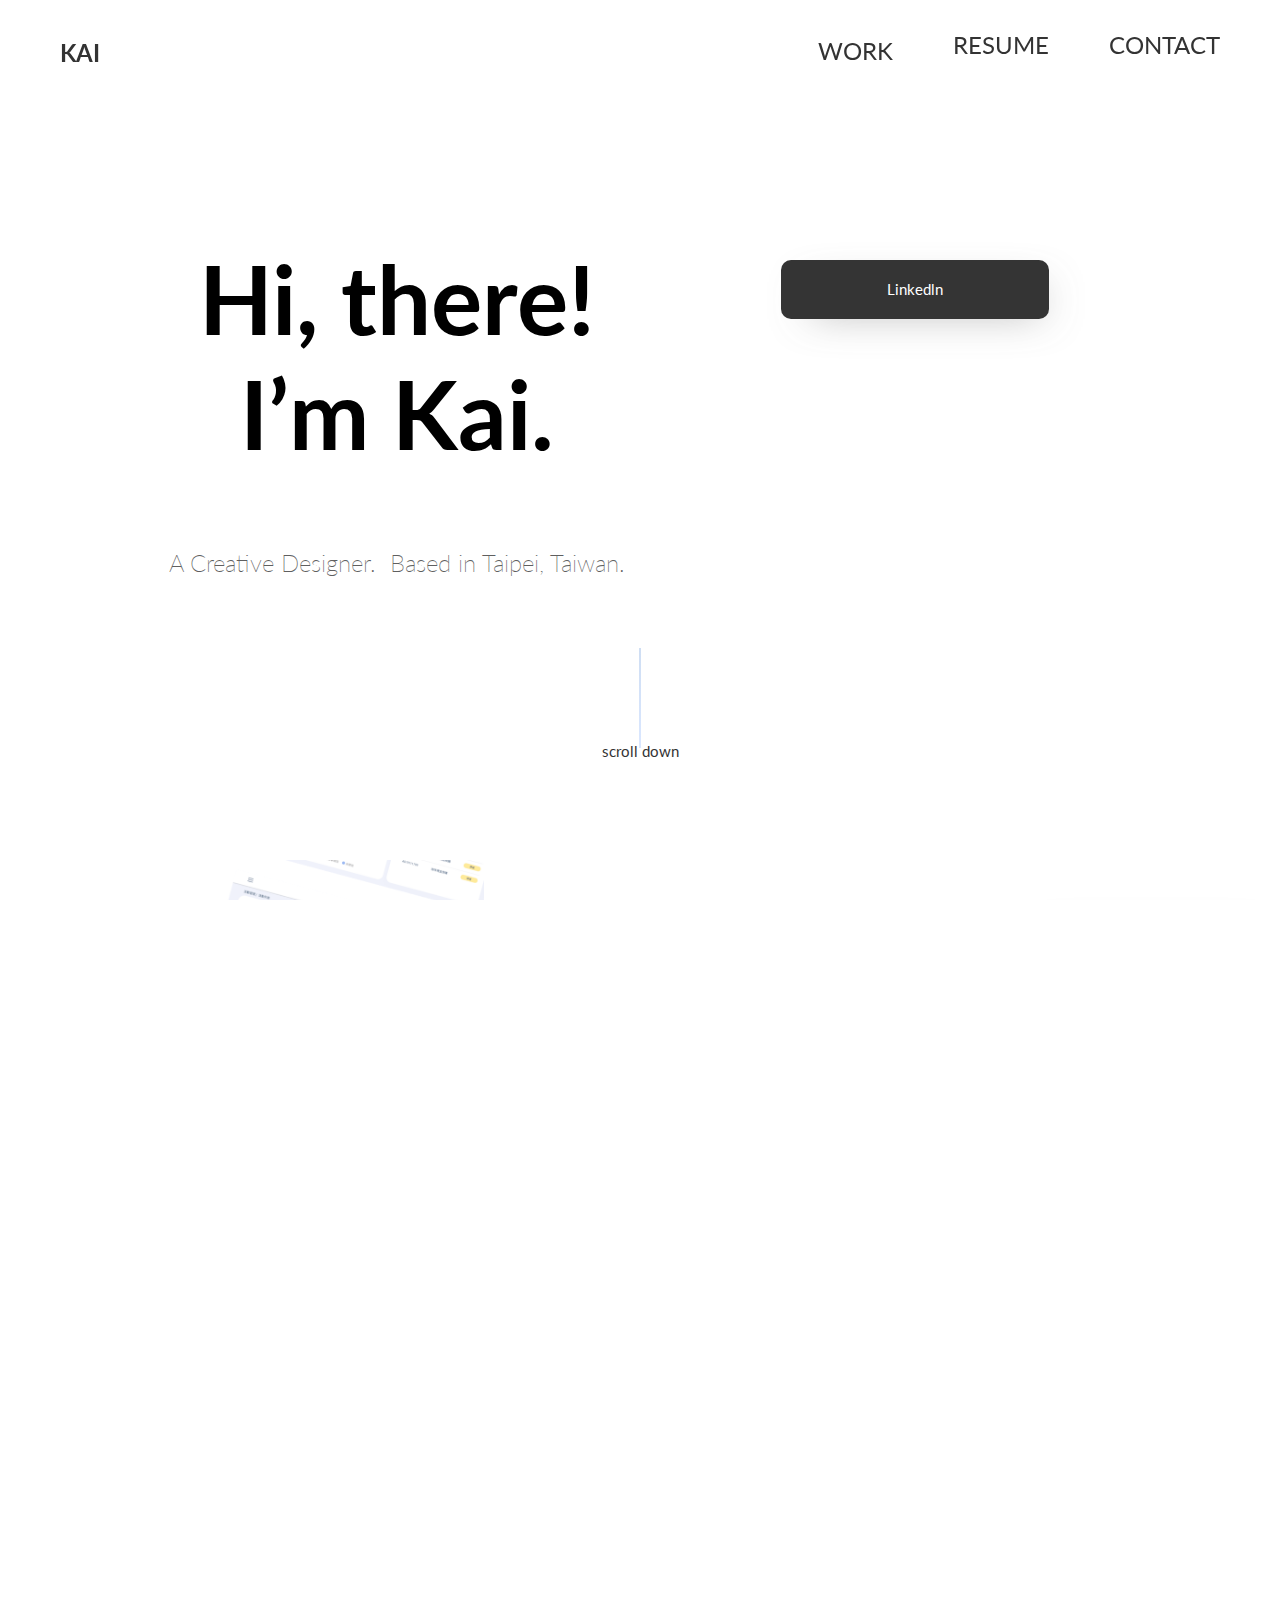
==== index.html @ a1827439 "faceook og & favicon update" ====
<!DOCTYPE html>
<html lang="zh-hant-tw">

<head>
    <meta charset="UTF-8">
    <meta http-equiv="X-UA-Compatible" content="IE=edge">
    <meta name="viewport" content="width=device-width, initial-scale=1.0">
    <meta name='description' content='kaokaiying personal UIUX website' />
    <meta property="og:title" content="kaokaiying personal UIUX website">
    <meta property='og:description' content='kaokaiying - Portfolio website' />
    <meta property="og:type" content="website">
    <meta property="og:url" content="https://kaokaiying.github.io/">
    <meta property="og:image" content="https://kaokaiying.github.io/img/meta.png">
    <meta property="og:site_name" content="kaokaiying personal UIUX website">
    <meta property="og:image:width" content="1440">
    <meta property="og:image:height" content="1013">


    <title>Portfolio Website Kaiying</title>
    <link rel="shortcut icon" href="shortcut icon/favicon.ico">
    <link rel="shortcut icon" type="image/x-icon" href="fshortcut icon/avicon.ico" />
    <link rel="stylesheet" href="css/normalize.css">
    <link rel="preconnect" href="https://fonts.googleapis.com">
    <link rel="preconnect" href="https://fonts.gstatic.com" crossorigin>
    <link
        href="https://fonts.googleapis.com/css2?family=Lato:wght@400;700&family=Noto+Sans+TC:wght@400;500;700&family=Roboto:wght@400;500;700&display=swap"
        rel="stylesheet">
    <link href="https://cdn.jsdelivr.net/npm/bootstrap@5.1.3/dist/css/bootstrap.min.css" rel="stylesheet"
        integrity="sha384-1BmE4kWBq78iYhFldvKuhfTAU6auU8tT94WrHftjDbrCEXSU1oBoqyl2QvZ6jIW3" crossorigin="anonymous">
    <link rel="stylesheet" href="css/all.css">

    <!----CSS custom---->
    <link rel="stylesheet" href="css/style.css">

</head>

<body>
    <!-- nav -->
    <div class="header">
        <div class="navbar">
            <h1 class="logo"><a href="index.html">KAI</a></h1>
            <ul class="navbar-right">
                <ul class="drop-down-menu">
                    <li>
                        <a href="#" class="navbar-item-style"
                            style="padding-top:0px; padding-left:0px; padding-right:60px">WORK</a>
                        <ul>
                            <li>
                                <a href="dashboard.html" class="navbar-item-small-style">Dashboard Design</a>
                            </li>
                            <li>
                                <a href="appproduct.html" class="navbar-item-small-style">App Design</a>
                            </li>
                            <li>
                                <a href="webproduct.html" class="navbar-item-small-style">Web Design</a>
                            </li>
                        </ul>
                    </li>

                </ul>
                <li><a href="resume.html" class="navbar-item-style">RESUME</a></li>
                <li><a href="#footer" class="navbar-item-style">CONTACT</a></li>

            </ul>
            <ul id="popup-menu" class="nav">
                <li class="nav-item">
                    <a href="dashboard.html" class="nav-link">Dashboard Design</a>
                </li>
                <li class="nav-item">
                    <a href="appproduct.html" class="nav-link">App Design</a>
                </li>
                <li class="nav-item">
                    <a href="webproduct.html" class="nav-link">Web Design</a>
                </li>
                <li class="nav-item">
                    <a href="resume.html" class="nav-link">Resume</a>
                </li>

                <!-- 
                <a href="#!" class="close-btn">
                    <span></span>
                    <span></span>
                </a>
                --->

            </ul>
            <a href="#popup-menu" class="menu-toggle" style="margin-right:48px">
                <span></span>
                <span></span>
                <span></span>
            </a>
        </div>
    </div>
    <!-- nav end -->

    <!-- main -->

    <!-- banner start-->
    <div class="banner-container">
        <div class="row">
            <div class="col-lg-2 col-md-12 col-sm-12">
                <div class="banner-left-title">
                    <h2 class="title">Hi, there! <br>I’m Kai.</h2>
                    <h4 class="subtitle">A Creative Designer.&nbsp;&nbsp;Based in Taipei, Taiwan. </h4>
                </div>
            </div>
            <div class="col-lg-2 col-md-12 col-sm-12">
                <div class="banner-right-btn">
                    <button class="btn btn-background-slide">
                        <a href="https://www.linkedin.com/in/kaokaiying/" target="_blank">Linkedln</a>
                    </button>
                </div>
            </div>
        </div>

    </div>

    <!-- banner end-->

    <!-- scroll down btn -->
    <div class="scroll-section">
        <a href="#dashboard-section" class="scroll-down">
            <div class="scroll-down-line">
            </div>
        </a>

    </div>
    <div class="scroll-down-text">
        <a href="#dashboard-section">scroll down</a>
    </div>

    <!-- portfolio-dashboard start -->
    <section id="dashboard-section">
        <div class="dashboard-container">
            <div class="row">
                <div class="col-lg-2 col-md-12 col-sm-12">
                    <img src="img/first_bg.png" class="float-left-img" alt="">

                    <div class="portfolio-image">
                        <a href="dashboard.html"><img src="img/dashboard.png" width="700" height="525" alt="dashboard"
                                class="image-dashboard"></a>
                    </div>

                </div>
                <div class="col-lg-2 col-md-12 col-sm-12">
                    <div class="portfolio-dashboard">
                        <div class="other-info">
                            <h2 class="title">EDM</h2><br>
                            <h2 class="title">Dashboard</h2><br>
                            <h4 class="subtitle">/ Work<br></h4>
                            <h4 class="subtitle">/ UIUX<br></h4>
                            <h4 class="subtitle">/ Dashboard Design<br></h4>
                        </div>
                    </div>

                </div>

                <div class="banner-main-btn">
                    <button class="btn btn-background-slide">
                        <a href="dashboard.html" target="_blank">See More</a>
                    </button>
                </div>


            </div>

        </div>

        </div>


    </section>
    <!-- portfolio-dashboard end -->


    <!-- portfolio-app start -->
    <section id="second-section">
        <div class="app-container">
            <div class="row">
                <div class="col-lg-2 col-md-12 col-sm-12">
                    <img src="img/second_bg.png" class="float-right-img" alt="">
                    <div class="portfolio-image">
                        <a href="appproduct.html"><img src="img/ifoodie_app.png" width="700" alt="app"
                                class="image-app"></a>
                    </div>
                </div>
                <div class="col-lg-2 col-md-12 col-sm-12">
                    <div class="portfolio-app">
                        <div class="portfolio-info">
                            <h2 class="title">Ifoodie</h2><br>
                            <h2 class="title">App</h2><br>
                            <h4 class="subtitle">/ Redesign Project<br></h4>
                            <h4 class="subtitle">/ App Design<br></h4>
                            <h4 class="subtitle">/ 愛食記改版 App<br></h4>
                        </div>
                    </div>

                </div>

                <div class="banner-main-btn">
                    <button class="btn btn-background-slide">
                        <a href="appproduct.html" target="_blank">See More</a>
                    </button>
                </div>
            </div>

        </div>


    </section>
    <!-- portfolio-app end -->

    <!-- portfolio-web start -->
    <section id="third-section">
        <div class="web-container">
            <div class="row">
                <div class="col-lg-2 col-md-12 col-sm-12">
                    <img src="img/first_bg.png" class="float-left-img" alt="">

                    <div class="portfolio-image">
                        <a href="webproduct.html"><img src="img/ifoodie_web.png" width="700" alt="web"
                                class="image-web"></a>
                    </div>

                </div>
                <div class="col-lg-2 col-md-12 col-sm-12">
                    <div class="portfolio-web">
                        <div class="other-info">
                            <h2 class="title">Ifoodie</h2><br>
                            <h2 class="title">Web</h2><br>
                            <h4 class="subtitle">/ Redesign Project<br></h4>
                            <h4 class="subtitle">/ UIUX Web Design<br></h4>
                            <h4 class="subtitle">/ 愛食記改版官網<br></h4>
                        </div>
                    </div>

                </div>
            </div>
        </div>

        <div class="banner-main-btn">
            <button class="btn btn-background-slide">
                <a href="webproduct.html" target="_blank">See More</a>
            </button>
        </div>
    </section>

    <!-- portfolio-web end -->


    <!-- latest-on-behance start -->
    <section id="latest-on-behance">
        <div class="behance-container">
            <div class="row">
                <div class="col-lg-12 col-md-12 col-sm-12">
                    <div class="behance-info">
                        <h3 class="title">Latest on Behance</h3>
                    </div>
                    <div class="behance-image">
                        <a href="https://www.behance.net/kaokaiying" target="_blank">
                            <img src="img/content_behance.jpg" alt="behance"></a>
                    </div>
                    <div class="banner-main-btn">
                        <button class="btn btn-background-slide">
                            <a href="https://www.behance.net/kaokaiying" target="_blank">Go to Behance</a>
                        </button>
                    </div>
                </div>
            </div>
        </div>





    </section>
    <!-- latest-on-behance end -->

    <!-- go top btn 
    <button onclick="topFunction()" id="myBtn" title="Go to top">
        <img src="img/go_top.png" alt="">
    </button>-->








    <!-- footer start -->
    <section id="footer">
        <div class="footer-container">
            <div class="row">
                <div class="col-lg-12 col-md-12 col-sm-12">
                    <div class="footer-info">
                        <h4 class="subtitle">Connect with me</h4><br>
                        <a href="mailto:kaokaiying@gmail.com">kaokaiying@gmail.com</a>

                    </div>
                    <div class="social-icons">
                        <a href="https://www.linkedin.com/in/kaokaiying/" target="_blank">
                            <img src="img/LinkedIN_black.svg" alt="">
                        </a>
                        <a href="https://www.behance.net/kaokaiying" target="_blank">
                            <img src="img/Behance_black.svg" alt="">
                        </a>
                        <a href="https://www.facebook.com/kaiying.kao/" target="_blank">
                            <img src="img/Facebook_black.svg" alt="">
                        </a>
                        <a href="https://www.instagram.com/kaiyingkao/" target="_blank">
                            <img src="img/Instagram_black.svg" alt="">
                        </a>
                    </div>

                </div>

            </div>

        </div>



    </section>
    <!-- footer end -->

    <!-- copyright start -->
    <div class="copyright">Copyright @ KAO KAI YING
    </div>
    <!-- copyright end -->


</body>

<!-- js start -->
<script src="vendor/jquery/jquery-3.6.0.min.js"></script>

<script>
    $(document).ready(function () {
        //Navbar transition:
        $(window).scroll(function () {
            scrolledPx = $(this).scrollTop();
            if (scrolledPx >= 200) {
                //do something
                $('.navbar').addClass('active');
            } else {
                //do something
                $('.navbar').removeClass('active');
            }
        })

        //pop-up menu
        $('.menu-toggle').on('click', function () {
            $(this).toggleClass('active');
            $('.navbar .nav').toggleClass('active');
        })

        $('.nav-link').on('click', function () {
            $('.menu-toggle').removeClass('active');
            $('.navbar .nav').removeClass('active');
        })



    })
</script>
<!-- js end -->

</html>
---- css/style.css ----
@import url('https://fonts.googleapis.com/css2?family=Lato:wght@400;700&family=Noto+Sans+TC:wght@400;500;700&family=Roboto:wght@400;500;700&display=swap');

/*font-family: 'Lato', sans-serif;
font-family: 'Noto Sans TC', sans-serif;
font-family: 'Roboto', sans-serif;*/


/* ----------------------------------- *\
    globel 
\* ----------------------------------- */
*{
    position: relative;
    box-sizing: border-box;
    /* border: 1px solid #000; */
}
body, html{
    width: 100%;
    height: 100%;
    font-family: 'Lato', 'Noto Sans TC';
    font-size: 15px;
    text-align: center;
    overflow-x:hidden;
    padding: 0;
    margin: 0;
}
h1, h3, h4, p, span, i, img, div, ul, li, a, section{
    margin: 0;
    padding: 0;
} 
ul,li{
    list-style: none;
}
h3, h4, a, p, span{
    text-decoration: none;
    color: #333333;
}


a{
    display: inline-block;
}

h2{
    font-family: 'Lato', 'Noto Sans TC';
    font-size: 6rem;
    font-weight: 700;
    line-height: 115px;
    letter-spacing: 0px;
    text-align: center;
}

h3{
    font-family: 'Lato', 'Noto Sans TC';
    font-weight: 300;
    font-size: 2rem;
    color: #333333;
}

h4, p{
    font-family: 'Lato', 'Noto Sans TC';
    font-weight: 200;
    font-size: 1.7rem;
    color: #333333;
    margin-bottom: 12px;
}

img{
    max-width: 100%;
    height: auto;
}

/* ----------------------------------- *\
    layout 
\* ----------------------------------- */
.container{
    width: 90%;
    display: flex;
    justify-content: center;
    align-items:center;
    flex-wrap: wrap;
    margin: 0 auto;
    position: relative;
}

.row{
    display: flex;
    width: 100%;
    margin: 0 -16px;
}
.col-lg-2, .col-lg-3, .col-lg-4, .col-lg-6{
    padding: 0 16px;
}
.col-lg-2{
    width: 50%;
}
.col-lg-3{
    width: 33.3333%;
}
.col-lg-4{
    width: 25%;
}
.col-lg-6{
    width: 16.66666%;
}

.col-lg-12{
    width: 100%;
}

/* 斷點 */
/* lg-->(768px)-->md-->(375px)-->sm */

@media screen and (max-width:768px){
    .col-md-3{
        width: 25%;
    }

    .col-md-4{
        width: 33.3333%;
    }

    .col-md-6{
        width: 50%;
    }

    .col-md-12{
        width: 100%;
    }

}

@media screen and (max-width:375px){
    .col-sm-3{
        width: 25%;
    }

    .col-sm-4{
        width: 33.3333%;
    }

    .col-sm-6{
        width: 50%;
    }

    .col-sm-12{
        width: 100%;
    }

}




/* ------------------------------ *\
    Utility 
\* ------------------------------ */
.icon{
    display: inline-block;
    width: 16px;
    height: 16px;
    background-position: center;
    background-repeat: no-repeat;
    background-size: contain;
}


.btn{
    background-color: var(--background-color);
    /*padding: 20px 100px;*/
    box-shadow: 11px 11px 40px -20px rgba(104,104,104,0.7);
    position: relative;
    cursor: pointer;
    border-radius: 10px;
    overflow: hidden;
    border: none !important;

    background-color:#343434;
    transition: all 1s;
    
}

.btn a{
    display: inline-block;
    color: white;
    padding: 20px 100px;
}

.btn:focus,
.btn:active{
    border: none !important;
}


.btn.btn-background-slide::before{
    content: '';
    position: absolute;
    top: 0;
    left: 0;
    bottom: 0;
    right: 0;
    z-index: -1;
    background-color: var(--accent-color);

    transition: transform 300ms cubic-bezier(0.67, 0.02, 0.41, 0.95);
    transform:scaleX(0);
    transform-origin:left;
}


.btn.btn-background-slide:hover::before,
.btn.btn-background-slide:focus::before{
    transform:scaleX(1);
}

.btn.btn-background-slide:after{
    content: "";
    display: block;
    width: 0;
    height: 100%;
    background-color:#E0EAFC;

    position: absolute;
    top: 0;
    left: 0;
    transition: all 1s;
}
.btn.btn-background-slide:hover::after{
    width: 100%;
}


.btn.btn-background-slide{
    z-index: 1;
}


.btn.btn-background-slide:hover a,
.btn.btn-background-slide:focus{
    color: #343434;
    z-index: 3;
}

.btn.btn-background-slide:hover{
    background-color: transparent;
}


/* ---------------------------- *\
    component
\* ---------------------------- */

.header{
    width: 100%;
}



.logo{
    font-size: 24px;
    font-weight: 700;
    line-height: 29px;
    letter-spacing: 0px;
    text-align: center;
    padding: 38px 60px;
}

.logo a:hover{
    color: #B7CFF1;
}


/* ---------------------------- *\
    navbar
\* ---------------------------- */

.navbar{
    width: 100%;
    display: flex;
    justify-content: space-between;
    align-items:center;
    position: fixed;
    z-index: 100;
    transition:all 0.5s;
}


.navbar.active{
    background-color: rgba(207, 222, 243, 0.6);
}



.navbar .navbar-right a{
    padding-right: 60px;
}

.navbar .navbar-right a:nth-of-type(even){
    padding-right: 0px;
}


.navbar-right{
    display: flex;
    
}

@media screen and (max-width:768px){
	.navbar-right{
        display: none;
    }
}

@media screen and (max-width:375px){
	.navbar-right{
        display: none;  
    }
}




.navbar-right a:hover{
    color: #B7CFF1;
}


.navbar-item-style  {
    font-size: 24px;
    font-weight: 400;
    text-align: center;
    height: 36px;
}

.navbar-item-small-style {
    display: inline-block;
    text-decoration: none;
    font-size: 18px;
    font-weight: 200;
    text-align: left;
    color: #272727;
}

/* ---------------------------- *\
    drop-down-menu
\* ---------------------------- */

.drop-down-menu{
    display: inline-block;
    color: #333;
    display: block;
    text-decoration: none;
    line-height: 40px;
    text-align:left;
    z-index: 100;
    
}

.drop-down-menu ul {
    display: none;   /*隱藏次選單*/
    border-radius: 10px;
    position: absolute;
    z-index: 100;
    left: -1px;
    top: 100%;
    min-width: 250px;
    -webkit-box-shadow: 5px 5px 10px -4px #dadada;
    box-shadow: 5px 5px 10px -4px #dadada;
    padding-left:16px;
    background-color: #ffffff;
}
  
.drop-down-menu ul li {
    border-radius: 10px;
    position: relative;
    white-space: nowrap;
}

.drop-down-menu>li:last-child {
    border-right: none;
}
  
.drop-down-menu>li {
    float: left;
    /* 只有第一層是靠左對齊*/
}
  

.drop-down-menu li a:hover {
    /* 滑鼠滑入按鈕變色*/
    color: #B7CFF1;
}
  
.drop-down-menu li:hover>a {
    /* 滑鼠移入次選單上層按鈕保持變色*/
    color: #B7CFF1;
}
  
  
.drop-down-menu ul li:last-child {
    border-bottom: none;
  }
  

.drop-down-menu li:hover>ul {
    /* 滑鼠滑入展開次選單*/
    display: block;
}



/* ---------------------------- *\
    menu-toggle
\* ---------------------------- */

.navbar .menu-toggle{
	width:48px;
	height:48px;
	/*border: 1px solid #fff;*/
	float: right;
	margin-top:8px;
	display:none;
    z-index:600;
}

@media screen and (max-width:768px){
	.navbar .menu-toggle{
		display: inline-block;
	}
}


.navbar .menu-toggle span{
	display: block;
	width: 32px;
	height: 2px;
	background-color: #7a7a7a;
	position: absolute;
	left: 50%;
	transform:translate(-50%, 0);
    transition: all 0.3s;
}


.navbar .menu-toggle span:nth-child(1){
	top: 12px;
}

.navbar .menu-toggle.active span:nth-child(1){
    top: 50%;
    transform: translate(-50%, -50%) rotate(45deg);
}


.navbar .menu-toggle span:nth-child(2){
	top: 22px;
}

.navbar .menu-toggle.active span:nth-child(2){
    opacity: 0;
    
}

.navbar .menu-toggle span:nth-child(3){
	top: 32px;
}

.navbar .menu-toggle.active span:nth-child(3){
    top: 50%;
	transform: translate(-50%, -50%) rotate(-45deg);
}

/* ---------------------------- *\
    popup-menu (mobile menu)
\* ---------------------------- */

#popup-menu {
    padding-top: 20%;
    display: none;
}


.navbar .nav .nav-item .nav-link{
	color: #eaf1ff;
	display: block;
    font-size:18px;
	line-height:24px;
	padding: 20px 16px;
	transition:0.3s;
	/*border: 1px solid rgb(255, 255, 255);*/
}

.navbar .nav .nav-item .nav-link a:hover{
	color: #B2CEFF;
}



@media screen and (max-width:768px) {
    #popup-menu {
        display: inline-block;
    }

	.navbar .nav{
		position: fixed;
		left: 0;
		top: 0;
		width: 100%;
		height: 100%;
		background-color: rgb(0, 0, 0);
		z-index: 500;

		display: flex;
		flex-direction: column;
		justify-content: center;
		

		/*看不見也摸不到*/
		opacity: 0;
		visibility: hidden;
		transition: all 0.3s;
	}

    /*
	#popup-menu:target{
		opacity: 1;
		visibility: visible;
	}*/


    .navbar .nav.active{
        opacity: 1;
		visibility: visible;
    }



	.navbar .nav .nav-item .nav-link {
		text-align: center;
		padding: 16px;
	}
	
}

/* close-btn */
.navbar .close-btn{
	display: none;
	width: 48px;
	height: 48px;
	position: absolute;
	right: 16px;
	top: 8px;
	/*border: 1px solid #fff;*/
}

@media screen and (max-width: 768px){
	.navbar .close-btn{
		display: block;
	}
}

.navbar .close-btn span{
	width: 40px;
	height: 2px;
	position: absolute;
	background-color: #d5a26f;
	top: 50%;
	left: 50%;
	
}

.navbar .close-btn span:nth-child(1){
	transform: translate(-50%, -50%) rotate(45deg);
}

.navbar .close-btn span:nth-child(2){
	transform: translate(-50%, -50%) rotate(-45deg);
}







/* ------------------------------------- *\
    scroll down 按鈕   
\* ------------------------------------- */

.scroll-section{
    width: 100%;
    height: 10vh;
    display: flex;
    flex-direction: column;
    align-items:center;
    justify-content: center;
}

.scroll-down{
    flex-direction: column;
    align-items:center;
    justify-content: center;
}

.scroll-down-line{
    position:absolute;
    top:50%;
    left:50%;
    transform:translate(-50%,-50%);
    width: 2px;
    height: 100px;
    background: transparent;
    flex-direction: column;
    align-items:center;
    justify-content: center;
}

.scroll-down-line:before{
    content:'';
    position: absolute;
    top:0;
    left:0;
    width: 100%;
    height: 100%;
    background:linear-gradient(#CFDEF3,#DAE7FF);
    animation:animate 2s linear infinite;
}

@keyframes animate {
    0%{
        transform-origin:top;
        transform:scaleY(0);
    }
    50%{
        transform-origin:top;
        transform:scaleY(1);
    }
    51%{
        transform-origin:bottom;
        transform:scaleY(1);
    }
    100%{
        transform-origin:bottom;
        transform:scaleY(0);
    }
}

.scroll-down-text{
    color: #343434; 
}

.scroll-down-text a:hover{
    color: #B7CFF1; 
}

#scroll-start{
    position: fixed; /* Fixed/sticky position */
    right: 5%;
    top: 10%;
    cursor: pointer;
    padding: 15px;
    float: right;
}





/* ---------------------------------- *\
    Portfolio-image & Portfolio-info
\* ---------------------------------- */

.portfolio-info,
.other-info{
    padding-top: 67px;
    text-align: left;
}


.portfolio-info h2,
.other-info h2{
    text-align: left;
    font-size: 96px;
}

.portfolio-image{
    width: 100%;
    height: auto;
}

.behance-image{
    width: 100%;
    height: auto;
}


/* ---------------------------------- *\
   index.html
\* ---------------------------------- */


/* banner */

.banner-container{
    width: 100%;
    display: flex;
    justify-content: flex-end;
    align-items:center;
    margin-top: 60px;
    padding-top:100px;
    padding-bottom:64px;
    z-index: 50;
}

.banner-left-title{
   padding-left:20%;
    
}

.banner-right-btn{
    padding-top:100px;
    padding-right:20%;
}



.banner-left-title .title{
    font-family: Lato;
    font-size: 96px;
    font-weight: 700;
    line-height: 115px;
    
}

.banner-left-title .subtitle{
    color:#5F5F5F;
    font-size: 24px;
}



@media screen and (max-width:768px){
    .banner-container{
        display:flex;
        justify-content: center;
        align-items:center;
        flex-direction: column;
        padding-top: 120px;
        padding-bottom:64px;
    }
    .banner-left-title .title{
        font-size:48px;
        line-height: 58px;
        text-align: center;
    }

    .banner-left-title .subtitle{
        font-size:24px;
        line-height: 34px;
        text-align: center;
    }
    .banner-right-btn {
        padding-top:0px;
        padding-right:0px;
    }
    .banner-left-title{
        padding-left:0px;
         
     }
     
    
}


@media screen and (max-width:375px){
    .banner-left-title .title{
        font-size:32px;
        line-height:42px;
        text-align: center;
    }

    .banner-left-title .subtitle{
        font-size:24px;
        line-height: 34px;
        text-align: center;
    }
    .banner-right-btn {
        padding-top:0px;
        padding-right:0px;
    }
    .banner-left-title{
        padding-left:0px;
     }
     .scroll-section{
         display:none;
     }
     .scroll-down-text{
        display:none;
    }
}




/* portfolio-web */

#third-section{
    display: flex;
    justify-content:center;
    align-items:center;
    flex-direction: column;
    margin-bottom:170px;
}

.web-container{
    width: 100%;
    margin-bottom:30px;
}


.portfolio-web{
    display: flex;
}


@media screen and (max-width:768px){
    .web-container{
        display:flex;
        justify-content: center;
        align-items:center;
    }

    .portfolio-web{
        justify-content: center;
        align-items: left;
    }
    
    .other-info .title{ 
        font-size:48px;
        line-height: 58px;
        text-align: left;
    }

    .other-info .subtitle{
        font-size:48px;
        font-size:24px;
        line-height: 34px;
        text-align: left;
    }
    
}

@media screen and (max-width:375px){
    .other-info .title{
        font-size:32px;
        line-height:42px;
        text-align: left;
    }

    .other-info .subtitle{
        font-size:24px;
        line-height: 34px;
        text-align: left;
    }
  

}






/* portfolio-app */
#second-section{
    margin-bottom:170px;
}

.app-container{
    width: 100%;
    margin-bottom:30px;
}

.app-container .row{
    display: flex;
    flex-direction: row-reverse;
}

.portfolio-app{
    display: flex;
    justify-content: flex-end;
}


.float-right-img{
    width: 90%;
    height: auto;
    position: absolute;
    top: 0;
    right: 0;
    float: right;
    margin-top: 250px;
}


.float-left-img{
    width: 90%;
    height: auto;
    position: absolute;
    top: 0;
    left: 0;
    float: left;
    margin-top: 250px;
}




@media screen and (max-width:768px){
    .app-container{
        display:flex;
        justify-content: center;
        align-items:center;
    
    }
    
    .portfolio-app{
        justify-content: center;
        align-items: left;
    }
    .portfolio-info .title{
        font-size:48px;
        line-height: 58px;
        text-align: left;
    }

    .portfolio-info .subtitle{
        font-size:24px;
        line-height: 34px;
        text-align: left;
    }
    
}

@media screen and (max-width:375px){
    .portfolio-info .title{
        font-size:32px;
        line-height:42px;
        text-align: left;
    }

    .portfolio-info .subtitle{
        font-size:24px;
        line-height: 34px;
        text-align: left;
    }
  

}


/* portfolio-dashboard */
#dashboard-section{
    display: flex;
    justify-content:center;
    align-items:center;
    flex-direction: column;
    margin-bottom:170px;
}

.dashboard-container{
    margin-top:100px;
    width: 100%;
    margin-bottom:300px;
    height: 260px;
}

.portfolio-dashboard{
    display: flex;
    justify-content:center;
    align-items:center;
}

.clear{
    clear: both;
}


@media screen and (max-width:768px){
    .dashboard-container{
        margin-top:300px;
        display:flex;
        justify-content: center;
        align-items:center;
    }

    .portfolio-dashboard{
        justify-content: center;
        align-items: left;
    }
    
    .other-info .title{ 
        font-size:48px;
        line-height: 58px;
        text-align: left;
    }

    .other-info .subtitle{
        font-size:48px;
        font-size:24px;
        line-height: 34px;
        text-align: left;
    }
    
}

@media screen and (max-width:375px){
    .dashboard-container{
        margin-bottom:100px;
    }
    

    .portfolio-info,
    .other-info{
        padding-top: 0px;
    }

    .other-info .title{
        font-size:32px;
        line-height:42px;
        text-align: left;
    }

    .other-info .subtitle{
        font-size:24px;
        line-height: 34px;
        text-align: left;
    }

    .float-right-img,
    .float-left-img{
        display:none;
    }
  
}



/* latest on behance */
#latest-on-behance{
    margin-bottom: 100px;
}

.behance-container{
    width: 100%;
    margin-bottom:100px;
}

.behance-info{
    margin-bottom:55px;
}

.banner-main-btn{
    padding-top:55px;
}



/* footer */

#footer{

}

.footer-container{
    width: 100%;
    background: #E0EAFC;  /* fallback for old browsers */
    background: -webkit-linear-gradient(to right, #CFDEF3, #E0EAFC);  /* Chrome 10-25, Safari 5.1-6 */
    background: linear-gradient(to right, #CFDEF3, #E0EAFC); /* W3C, IE 10+/ Edge, Firefox 16+, Chrome 26+, Opera 12+, Safari 7+ */
    padding-top: 60px;
    padding-bottom:60px;
    display: flex;
    justify-content:center;
    align-items:center;
}

.footer-info{
    flex-direction: column;
    display: flex;
    justify-content:center;
    align-items:center;
}

.footer-info a{
    font-size: 36px;
    font-weight: 400;
}

.footer-info a:hover{
    color:#8CA6DB;
}

.footer-info .subtitle{
    font-size: 48px;
    font-weight: 700;
    text-align: center;
}

.social-icons{
    display:flex;
    align-items: center;
    justify-content:center;
    padding-top: 32px;
}

.social-icons a{
    padding-right: 48px;
}

.social-icons a:last-child{
    padding-right: 0;
}

.social-icons a:hover{
    color:#8CA6DB;
}


@media screen and (max-width:375px){
    .footer-info a{
        font-size: 24px;
        font-weight: 400;
    }
    
 
    .footer-info .subtitle{
        font-size: 36px;
        font-weight: 700;
        text-align: center;
    }
}


/* copyright */
.copyright{
    width: 100%;
    text-align: center; 
    font size: 16px;
    line-height:19px;
    padding:40px 0px;
}

/* ----------------------- *\
    resume.html
\* ----------------------- */

.resume-section{
    padding-top:10%;
    width: 100%;
}
.resume-info{
    text-align: center;
}

.resume-content{
    text-align: left;
    margin-left: 20%;
    margin-right: 20%;
    margin-bottom:70px;
}


.resume-content .subtitle{
    font-size:32px;
    text-align: left;
    margin-top: 100px;
}

.resume-content .caption{
    font-size:24px;
    font-weight:bold;
    margin-bottom:0px;
}

.resume-content .description{
    font-size:20px;
    font-weight:thin;
    margin-bottom:0px;
}

.caption-style{
    margin-bottom:24px;
    text-align: left;
}


@media screen and (max-width:768px){
    .resume-info{
        padding-top:25%;
    }

    .resume-section{
        padding-top:0;
  
    }
}


/* --------------------------- *\
    webproduct.html
\* --------------------------- */
.web-banner-container{
    background-color:#F7FAFC;
}

.web-banner-container img{
    max-width:100%;
}

.product-info{
    margin-bottom:32px;
}

.product-info p{
    text-align: justify;
}

.info-container{
    margin: 0 20%;
}

.problem-container{
    width:100%;
    font-weight: 200;
    font-size: 1.7rem;
    margin-bottom: 12px;
}

.main-problem{
    background-color: #F1F1E6;
    background: #f0f0f0;
    box-shadow: -20px -20px 50px rgba(250, 251, 255, 0.2), 20px 20px 50px rgba(171, 174, 194, 0.2);
    border-radius: 20px;
    padding:60px 32px;
    margin-bottom: 32px;
    height: 400px;
}

.main-problem h4{
    padding-bottom:24px;
}





.ui-container{
    display: flex;
    justify-content:center;
    flex-direction:column;
    margin-bottom:80px;
}


/* maze report */


.ui-container .maze-report a{
    display: inline-block;
    border-bottom: 2px solid #272727;

}

.ui-container .maze-report a:hover{
    color: #B7CFF1; 
    border-bottom: 3px solid #B7CFF1;
}


@media screen and (max-width:768px){
    .main-problem{
        height: 300px;
    }
    .info-container{
        margin: 0 10%;
    }
}

@media screen and (max-width:375px){
    .main-problem{
        height: 450px;
    }
    .problem-container{
        font-weight: 200;
        font-size: 1.1rem;
        margin-bottom: 12px;
    }
    .info-container{
        margin: 0 5%;
    }
}


/* ----------------------------------------- *\
    journey-map-img / persona 點擊放大圖
\* ----------------------------------------- */

.lightbox{
    margin: 0;
    padding: 0;
    text-align: center;
    
}


.lightbox img{
    max-height: 100%;
    max-width: 100%;
}

/* Styles the lightbox, removes it from sight and adds the fade-in transition */
.lightbox-target {
    position: fixed;
    left: 0;
    top: 0;
    width: 100%;
    background: rgba(0,0,0,.7);
    opacity: 0;
    -webkit-transition: opacity .5s ease-in-out;
    -moz-transition: opacity .5s ease-in-out;
    -o-transition: opacity .5s ease-in-out;
    transition: opacity .5s ease-in-out;
    overflow: hidden;
    z-index: 9999;
     
}

/* Styles the lightbox image, centers it vertically and horizontally, adds the zoom-in transition and makes it responsive using a combination of margin and absolute positioning */
.lightbox-target img {
    margin:0 auto;
    position: absolute;
    top: 0;
    left:0;
    right:0;
    bottom: 0;
    max-height: 0%;
    max-width: 0%;
    -webkit-transition: .5s ease-in-out;
    -moz-transition: .5s ease-in-out;
    -o-transition: .5s ease-in-out;
    transition: .5s ease-in-out;
      
    }
    
/* Styles the close link, adds the slide down transition */

a.lightbox-close {
    display: block;
    width:50px;
    height:50px;
    box-sizing: border-box;
    background: white;
    color: black;
    text-decoration: none;
    position: absolute;
    top: -80px;
    right: 0;
    -webkit-transition: .5s ease-in-out;
    -moz-transition: .5s ease-in-out;
    -o-transition: .5s ease-in-out;
    transition: .5s ease-in-out;
    }
    
    /* Provides part of the "X" to eliminate an image from the close link */
    
a.lightbox-close:before {
    content: '';
    display: block;
    height: 30px;
    width: 1px;
    background: black;
    position: absolute;
    left: 26px;
    top:10px;
    -webkit-transform:rotate(45deg);
    -moz-transform:rotate(45deg);
    -o-transform:rotate(45deg);
    transform:rotate(45deg);
    }
    
    /* Provides part of the "X" to eliminate an image from the close link */
    
a.lightbox-close:after {
    content: '';
    display: block;
    height: 30px;
    width: 1px;
    background: black;
    position: absolute;
    left: 26px;
    top:10px;
    -webkit-transform:rotate(-45deg);
    -moz-transform:rotate(-45deg);
    -o-transform:rotate(-45deg);
    transform:rotate(-45deg);
}
    
    /* Uses the :target pseudo-class to perform the animations upon clicking the .lightbox-target anchor */
    
.lightbox-target:target {
    opacity: 1;
    top: 0;
    bottom: 0;
    overflow:scroll;
}
    
.lightbox-target:target img {
    max-height: 100%;
    max-width: 100%;
}
    
.lightbox-target:target a.lightbox-close {
    top: 0;
}
    

/* --------------------------- *\
    APP-product.html
\* --------------------------- */
.ui-app-image{
    display: flex;
    flex-direction: column;
    justify-content: center;
    align-items: center;
 
}

.ui-app-image img{
    -webkit-box-shadow: 5px 5px 15px 1px #e3e3e3; 
    box-shadow: 5px 5px 15px 1px #e3e3e3; 
}

.persona-list{
    margin-bottom:32px;
}

/* --------------------------- *\
    Dashboard-product.html
\* --------------------------- */
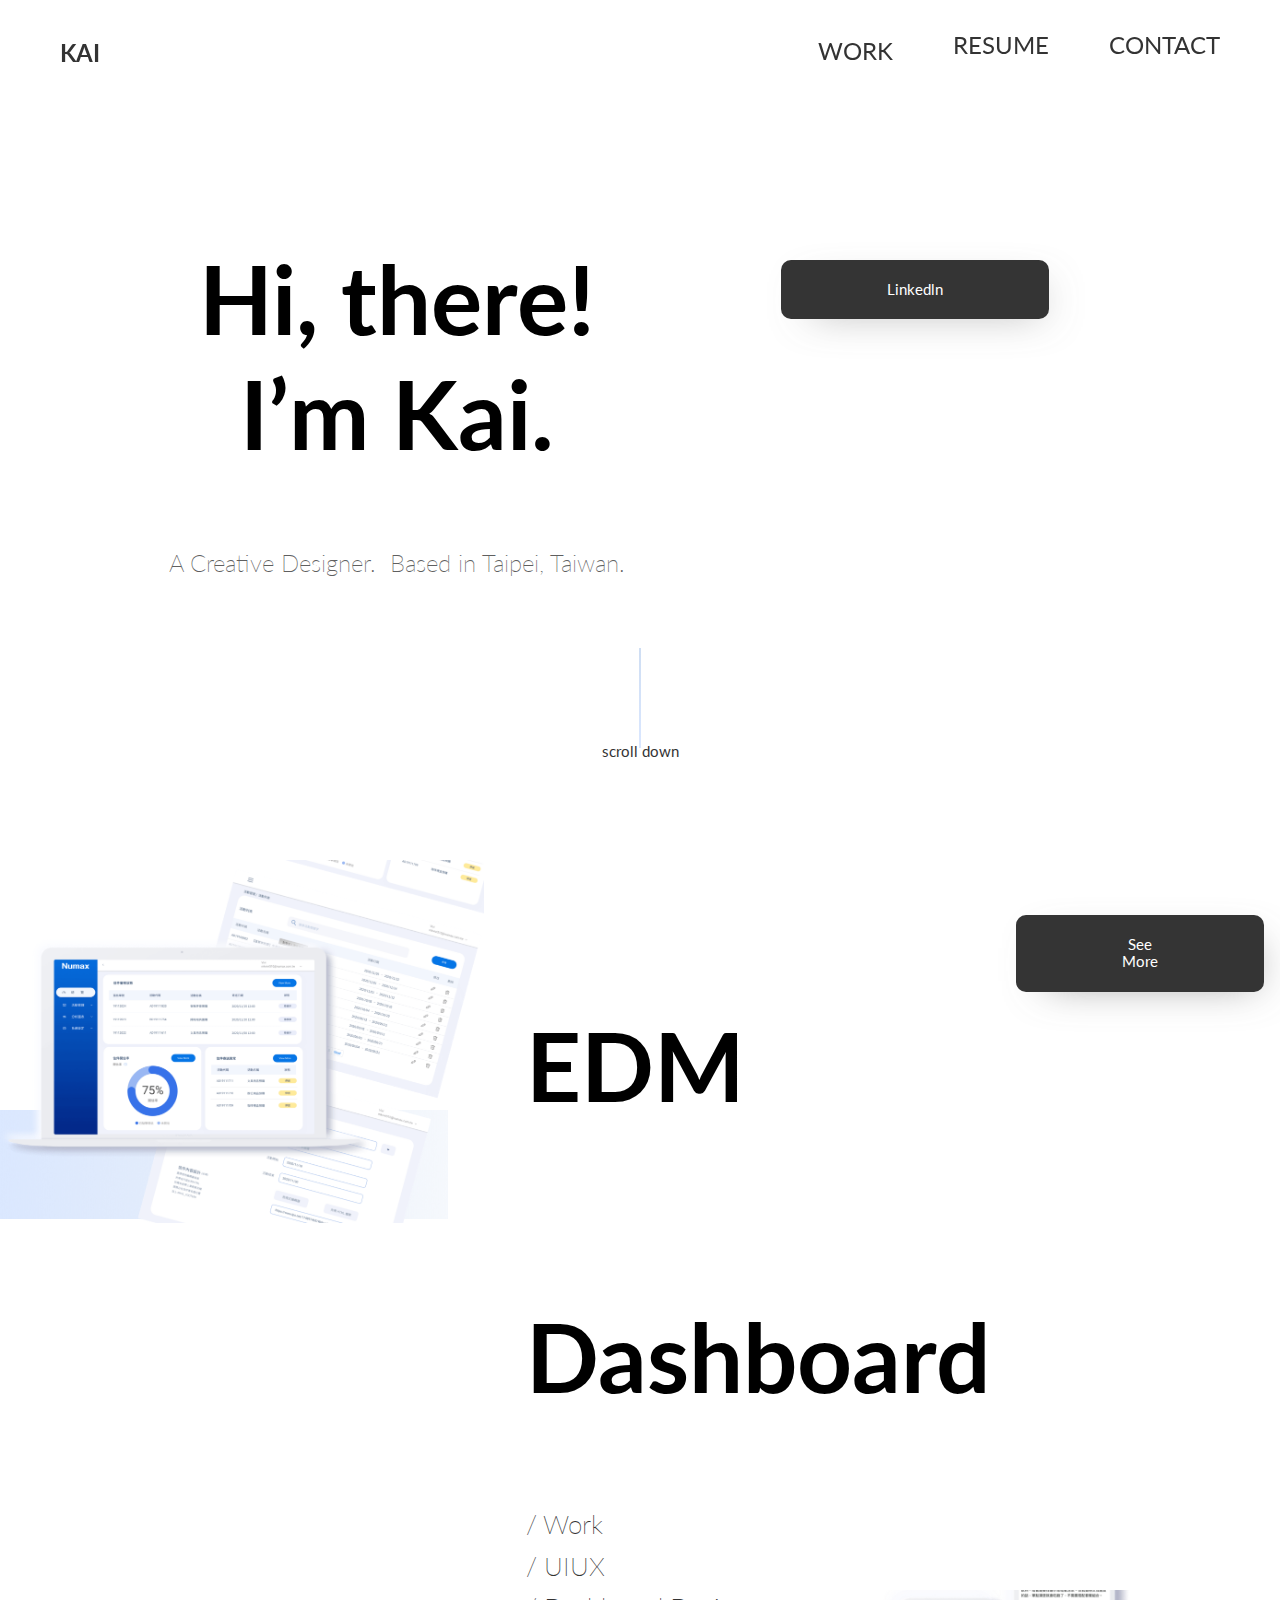
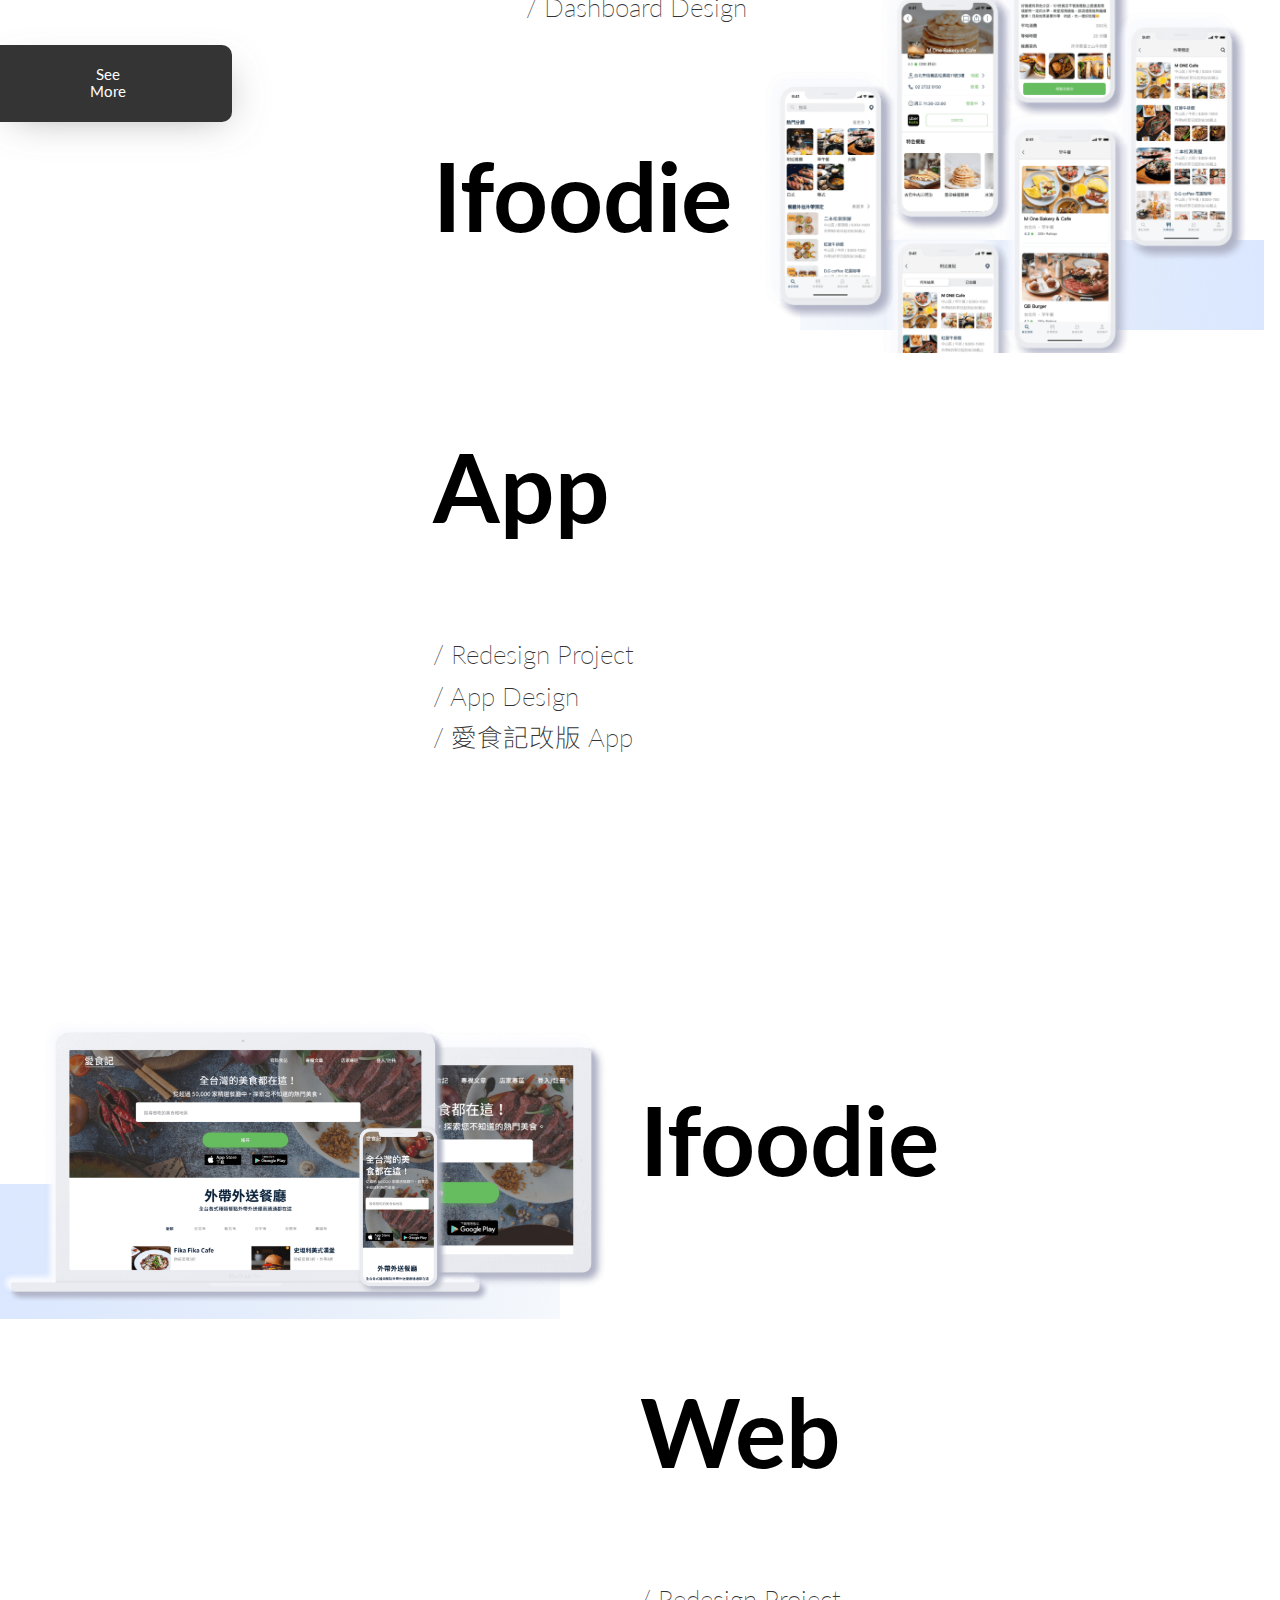
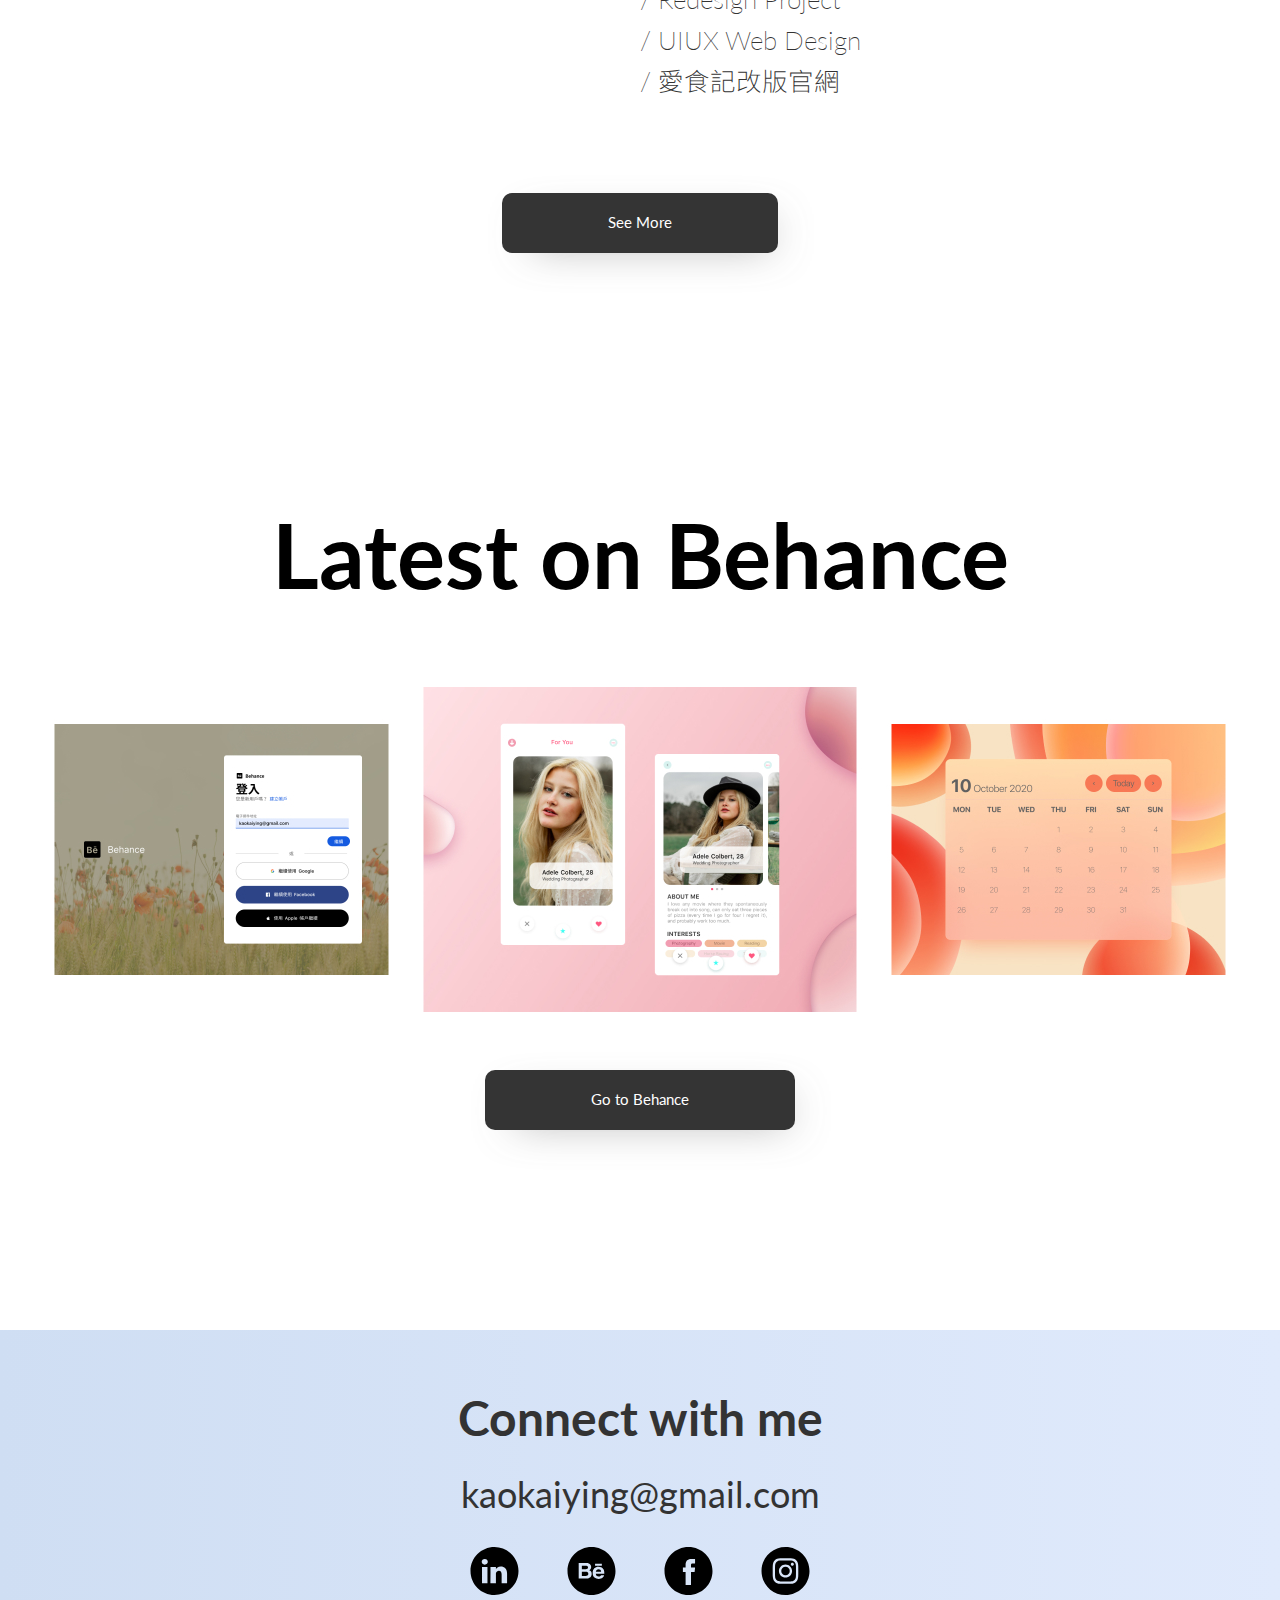
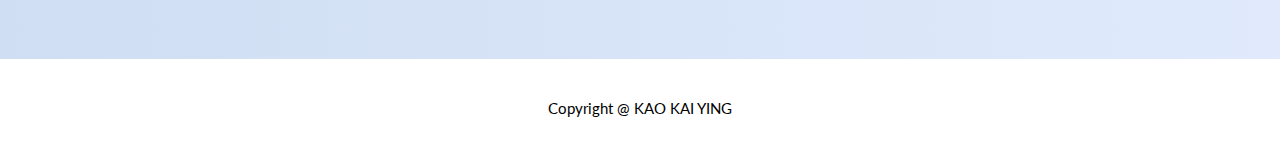
==== commit 3978bc97: "navbar & animation index" ====
--- a/index.html
+++ b/index.html
@@ -251,21 +251,17 @@
     <!-- latest-on-behance start -->
     <section id="latest-on-behance">
         <div class="behance-container">
-            <div class="row">
-                <div class="col-lg-12 col-md-12 col-sm-12">
-                    <div class="behance-info">
-                        <h3 class="title">Latest on Behance</h3>
-                    </div>
-                    <div class="behance-image">
-                        <a href="https://www.behance.net/kaokaiying" target="_blank">
-                            <img src="img/content_behance.jpg" alt="behance"></a>
-                    </div>
-                    <div class="banner-main-btn">
-                        <button class="btn btn-background-slide">
-                            <a href="https://www.behance.net/kaokaiying" target="_blank">Go to Behance</a>
-                        </button>
-                    </div>
-                </div>
+            <div class="behance-info">
+                <h2 class="title">Latest on Behance</h2>
+            </div>
+            <div class="behance-image">
+                <a href="https://www.behance.net/kaokaiying" target="_blank">
+                    <img src="img/content_behance.jpg" alt="behance"></a>
+            </div>
+            <div class="banner-main-btn">
+                <button class="btn btn-background-slide">
+                    <a href="https://www.behance.net/kaokaiying" target="_blank">Go to Behance</a>
+                </button>
             </div>
         </div>
 
--- a/css/style.css
+++ b/css/style.css
@@ -15,7 +15,7 @@
 }
 body, html{
     width: 100%;
-    height: 100%;
+    /*height: 100%;*/
     font-family: 'Lato', 'Noto Sans TC';
     font-size: 15px;
     text-align: center;
@@ -285,7 +285,7 @@
 
 
 .navbar.active{
-    background-color: rgba(207, 222, 243, 0.6);
+    background-color: rgba(207, 222, 243, 0.3);
 }
 
 
@@ -800,36 +800,54 @@
 
 
 
-
-/* portfolio-web */
-
-#third-section{
+/* index-portfolio-dashboard */
+#dashboard-section{
     display: flex;
     justify-content:center;
     align-items:center;
     flex-direction: column;
     margin-bottom:170px;
-}
-
-.web-container{
-    width: 100%;
-    margin-bottom:30px;
-}
-
-
-.portfolio-web{
+    animation-name:animate__fadeInLeft;
+    animation-duration:2s;
+}
+
+
+@keyframes animate__fadeInLeft{
+    from{
+        left:0;
+    }
+    to{
+        left:100px;
+    }
+}
+
+.dashboard-container{
+    margin-top:100px;
+    width: 100%;
+    margin-bottom:300px;
+    height: 260px;
+}
+
+.portfolio-dashboard{
     display: flex;
+    justify-content:center;
+    align-items:center;
+}
+
+.clear{
+    clear: both;
 }
 
 
 @media screen and (max-width:768px){
-    .web-container{
+    .dashboard-container{
+        margin-top:300px;
         display:flex;
         justify-content: center;
         align-items:center;
     }
 
-    .portfolio-web{
+    .portfolio-dashboard{
         justify-content: center;
         align-items: left;
     }
@@ -850,6 +868,16 @@
 }
 
 @media screen and (max-width:375px){
+    .dashboard-container{
+        margin-bottom:100px;
+    }
+    
+
+    .portfolio-info,
+    .other-info{
+        padding-top: 0px;
+    }
+
     .other-info .title{
         font-size:32px;
         line-height:42px;
@@ -861,19 +889,36 @@
         line-height: 34px;
         text-align: left;
     }
+
+    .float-right-img,
+    .float-left-img{
+        display:none;
+    }
   
-
-}
-
-
-
-
-
-
-/* portfolio-app */
+}
+
+
+
+
+
+/* index-portfolio-app */
 #second-section{
     margin-bottom:170px;
-}
+    animation-name:animate__fadeInRightBig;
+    animation-duration:2s;
+    animation-delay:2s;
+}
+
+
+@keyframes animate__fadeInRightBig{
+    from{
+        right:0;
+    }
+    to{
+        right:100px;
+    }
+}
+
 
 .app-container{
     width: 100%;
@@ -958,42 +1003,49 @@
 }
 
 
-/* portfolio-dashboard */
-#dashboard-section{
+/* index-portfolio-web */
+
+#third-section{
     display: flex;
     justify-content:center;
     align-items:center;
     flex-direction: column;
     margin-bottom:170px;
-}
-
-.dashboard-container{
-    margin-top:100px;
-    width: 100%;
-    margin-bottom:300px;
-    height: 260px;
-}
-
-.portfolio-dashboard{
+    animation-name:animate__fadeInLeftBig;
+    animation-duration:2s;
+    animation-delay:4s;
+}
+
+
+@keyframes animate__fadeInLeftBig{
+    from{
+        left:0;
+    }
+    to{
+        left:100px;
+    }
+}
+
+
+.web-container{
+    width: 100%;
+    margin-bottom:30px;
+}
+
+
+.portfolio-web{
     display: flex;
-    justify-content:center;
-    align-items:center;
-}
-
-.clear{
-    clear: both;
 }
 
 
 @media screen and (max-width:768px){
-    .dashboard-container{
-        margin-top:300px;
+    .web-container{
         display:flex;
         justify-content: center;
         align-items:center;
     }
 
-    .portfolio-dashboard{
+    .portfolio-web{
         justify-content: center;
         align-items: left;
     }
@@ -1010,20 +1062,17 @@
         line-height: 34px;
         text-align: left;
     }
+
+    .behance-info .title{ 
+        font-size:48px;
+        line-height: 58px;
+        text-align: center;
+    }
+
     
 }
 
 @media screen and (max-width:375px){
-    .dashboard-container{
-        margin-bottom:100px;
-    }
-    
-
-    .portfolio-info,
-    .other-info{
-        padding-top: 0px;
-    }
-
     .other-info .title{
         font-size:32px;
         line-height:42px;
@@ -1036,11 +1085,13 @@
         text-align: left;
     }
 
-    .float-right-img,
-    .float-left-img{
-        display:none;
+    .behance-info .title{
+        font-size:32px;
+        line-height:42px;
+        text-align: center;
     }
   
+
 }
 
 
@@ -1048,7 +1099,11 @@
 /* latest on behance */
 #latest-on-behance{
     margin-bottom: 100px;
-}
+    display:flex;
+    justify-content: center;
+    align-items:center;
+}
+
 
 .behance-container{
     width: 100%;
@@ -1250,9 +1305,6 @@
 }
 
 
-
-
-
 .ui-container{
     display: flex;
     justify-content:center;
@@ -1261,19 +1313,6 @@
 }
 
 
-/* maze report */
-
-
-.ui-container .maze-report a{
-    display: inline-block;
-    border-bottom: 2px solid #272727;
-
-}
-
-.ui-container .maze-report a:hover{
-    color: #B7CFF1; 
-    border-bottom: 3px solid #B7CFF1;
-}
 
 
 @media screen and (max-width:768px){
@@ -1333,6 +1372,11 @@
     z-index: 9999;
      
 }
+
+
+
+
+
 
 /* Styles the lightbox image, centers it vertically and horizontally, adds the zoom-in transition and makes it responsive using a combination of margin and absolute positioning */
 .lightbox-target img {
@@ -1350,6 +1394,25 @@
     transition: .5s ease-in-out;
       
     }
+
+
+@media screen and (max-width:375px){
+    .lightbox-target img {
+        margin:0 auto;
+        position: absolute;
+        top: 30%;
+        left: 0;
+        right:0;
+        bottom: 0;
+        max-height: 0%;
+        max-width: 0%;
+        -webkit-transition: .5s ease-in-out;
+        -moz-transition: .5s ease-in-out;
+        -o-transition: .5s ease-in-out;
+        transition: .5s ease-in-out;
+                        
+    }
+}
     
 /* Styles the close link, adds the slide down transition */
 
@@ -1369,8 +1432,10 @@
     -o-transition: .5s ease-in-out;
     transition: .5s ease-in-out;
     }
-    
-    /* Provides part of the "X" to eliminate an image from the close link */
+
+
+    
+/* Provides part of the "X" to eliminate an image from the close link */
     
 a.lightbox-close:before {
     content: '';
@@ -1421,17 +1486,78 @@
 .lightbox-target:target a.lightbox-close {
     top: 0;
 }
-    
+
+@media screen and (max-width:375px){
+    .lightbox-target:target a.lightbox-close {
+        top: 20%;
+    }
+   
+}
+/* ----------------------------------------- *\
+    Maze report 彈窗通知
+\* ----------------------------------------- */ 
+
+/* maze report */
+/*
+.maze-popup{
+    width: 320px;
+    height:auto;
+    border-radius: 10px;
+    overflow: hidden;
+    transform: scale(0);
+    transition: .1s;
+}
+
+.btn-close{
+    position: absolute;
+    top:10%;
+    right:5%;
+    cursor:pointer;
+    font-size:20px;
+    color: #333333;
+    z-index: 99999;
+}
+
+.content{
+    padding: 30px;
+    background: #DAE7FF;
+}
+
+.ui-info .content p{
+    margin:0;
+}
+
+.is-active.maze-popup {
+    animation: popup 0.5s;
+    transform: scale(1);
+}
+
+@keyframes popup {
+    0% {transform: scale(0);}
+    20% {transform: scale(1.1);}
+    50% {transform: scale(0.95);}
+    80% {transform: scale(1.05);}
+    100% {transform: scale(1);}
+}
+
+*/
+
+
 
 /* --------------------------- *\
     APP-product.html
 \* --------------------------- */
+.ui-info p {
+    margin: 0 20%;
+    text-align: center;
+}
+
+
 .ui-app-image{
     display: flex;
     flex-direction: column;
     justify-content: center;
     align-items: center;
- 
 }
 
 .ui-app-image img{
@@ -1443,6 +1569,21 @@
     margin-bottom:32px;
 }
 
+
+@media screen and (max-width:768px){
+    .ui-info p{
+        margin: 0 10%;
+    }
+    
+}
+
+@media screen and (max-width:375px){
+    .ui-info p{
+        margin: 0 5%;
+    }
+}
+
+
 /* --------------------------- *\
     Dashboard-product.html
 \* --------------------------- */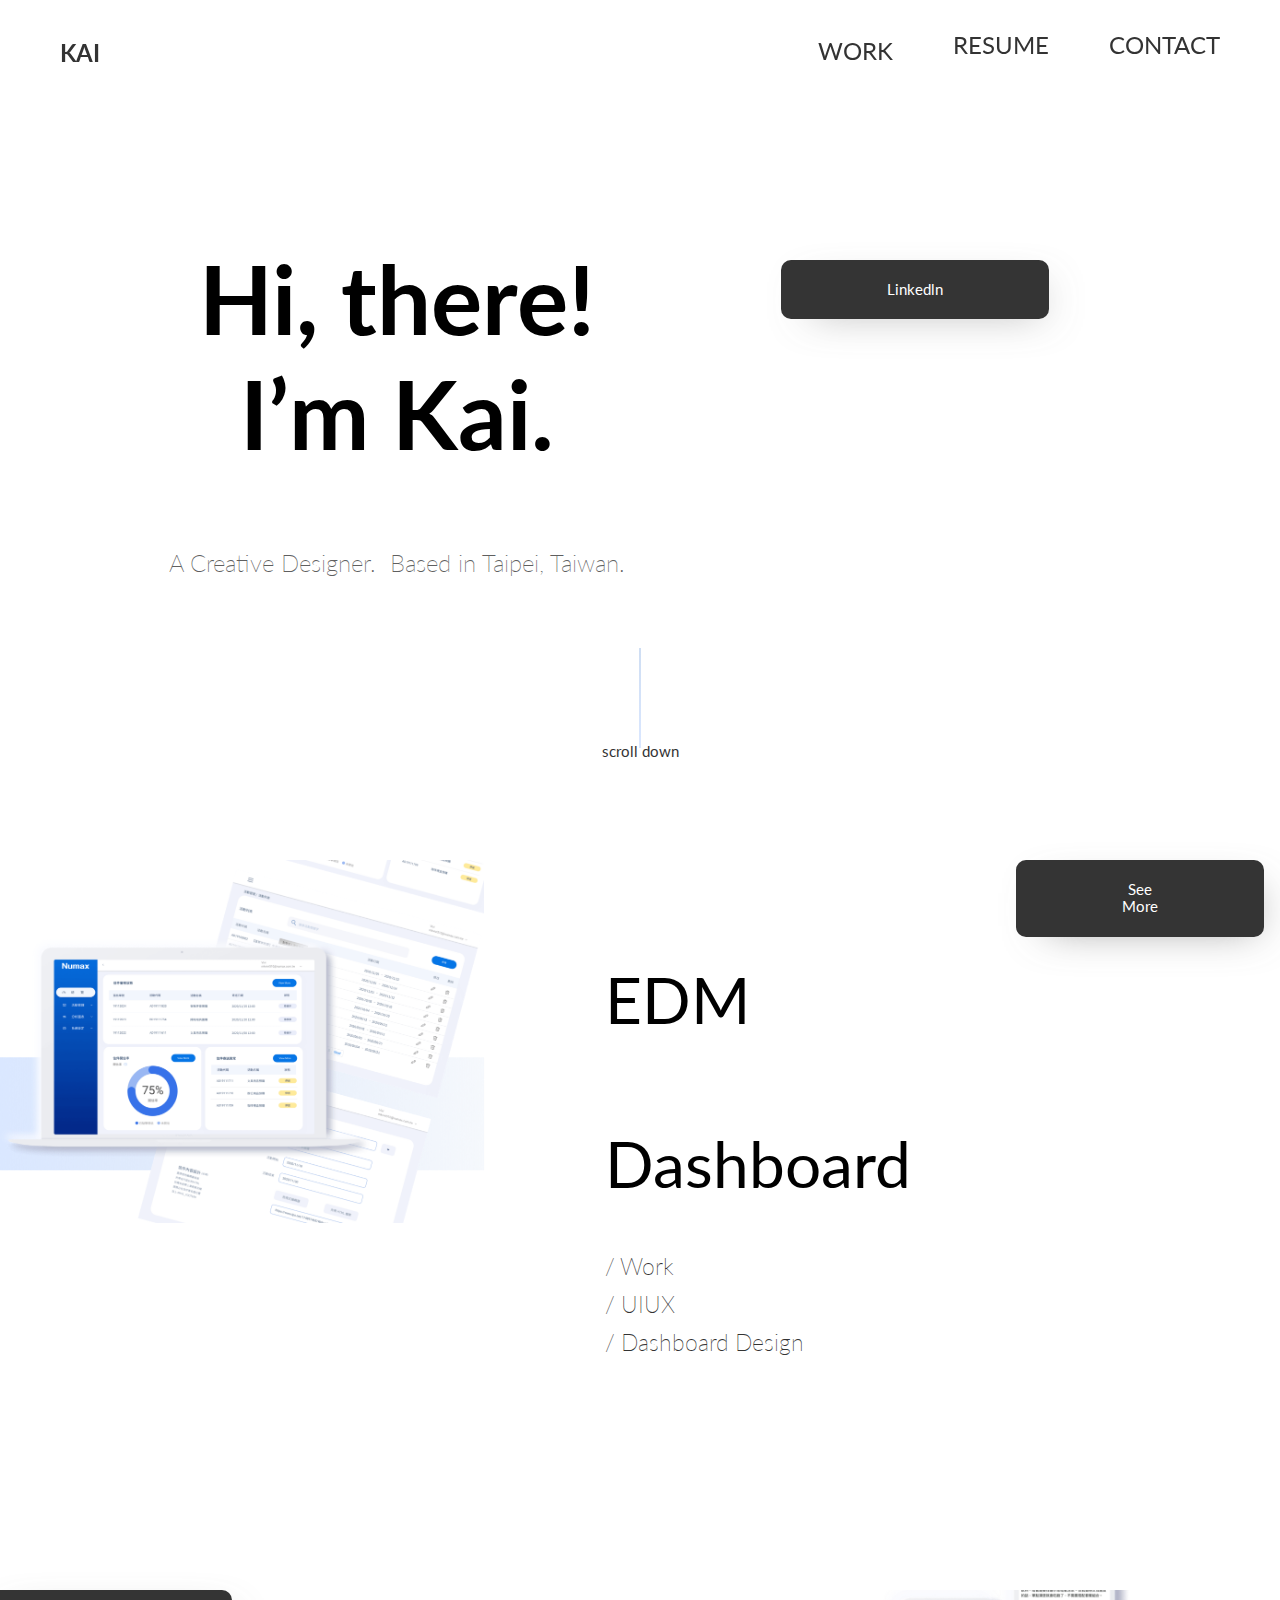
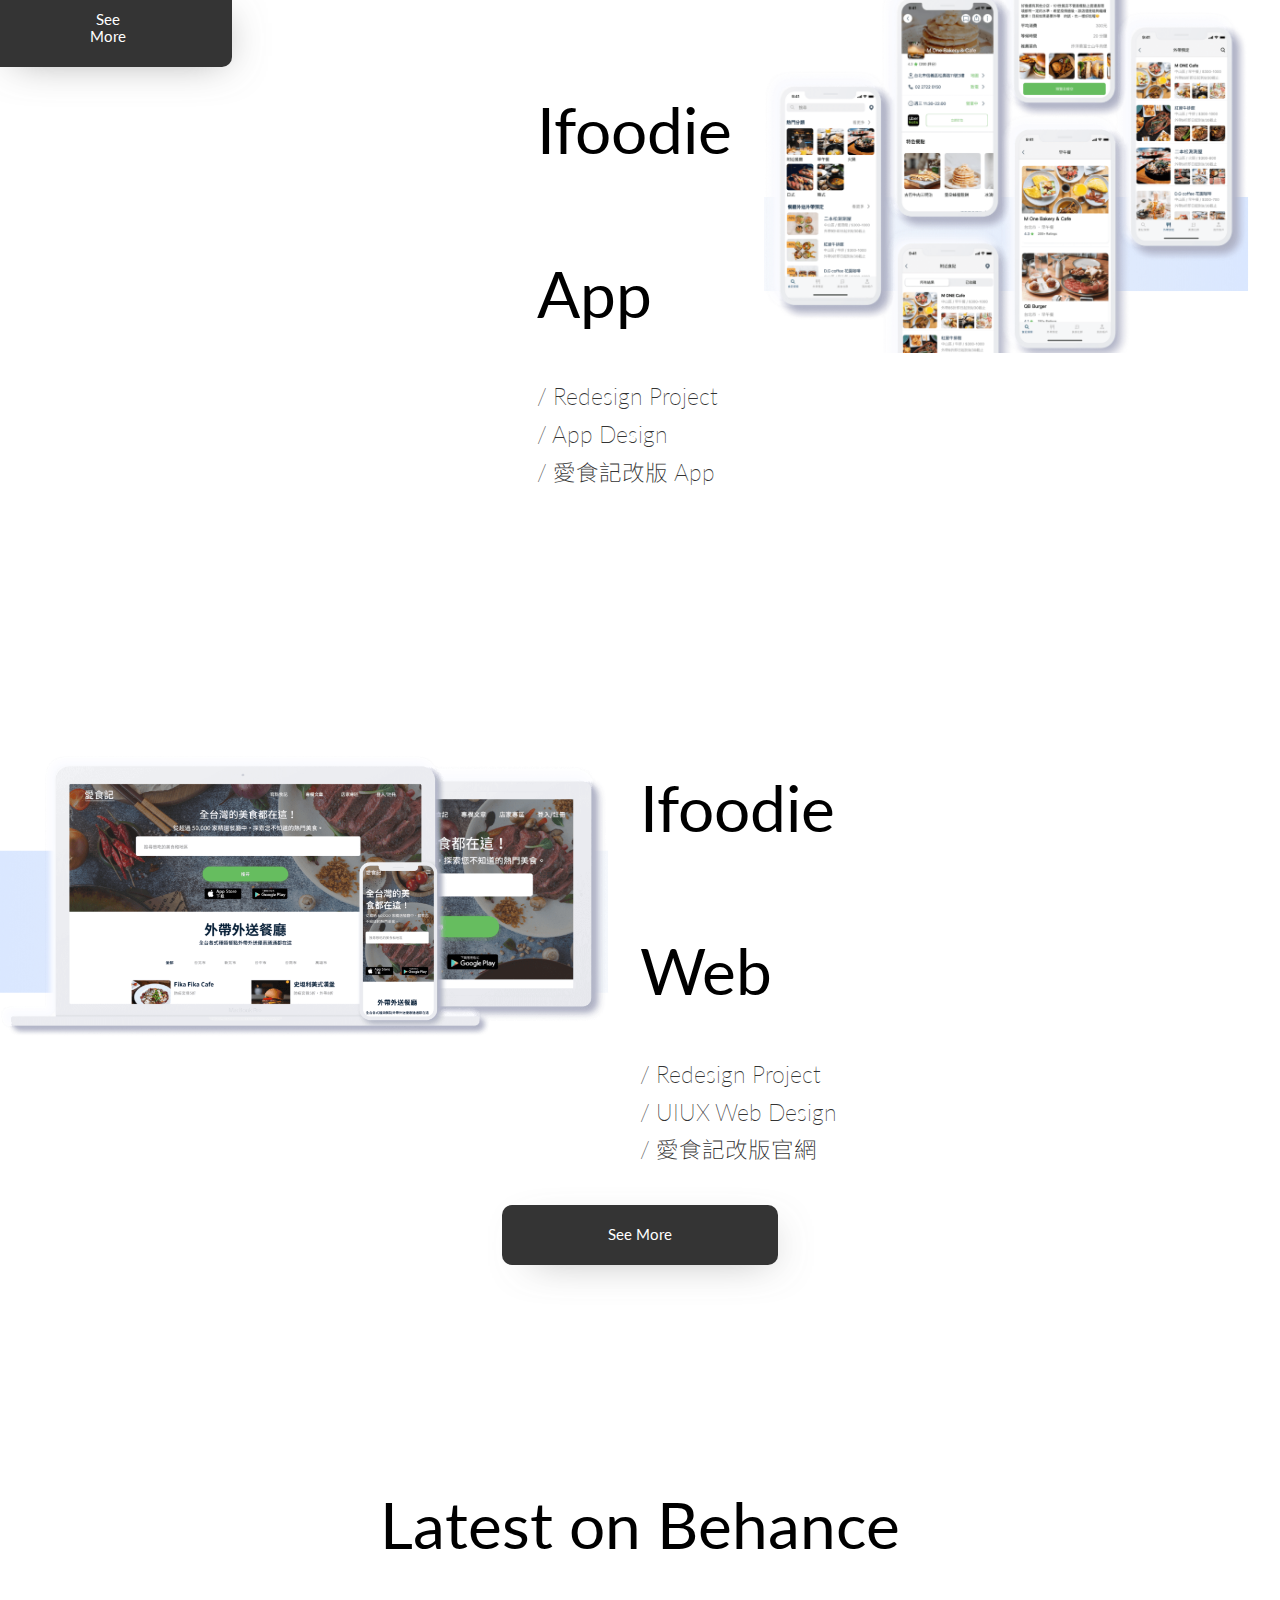
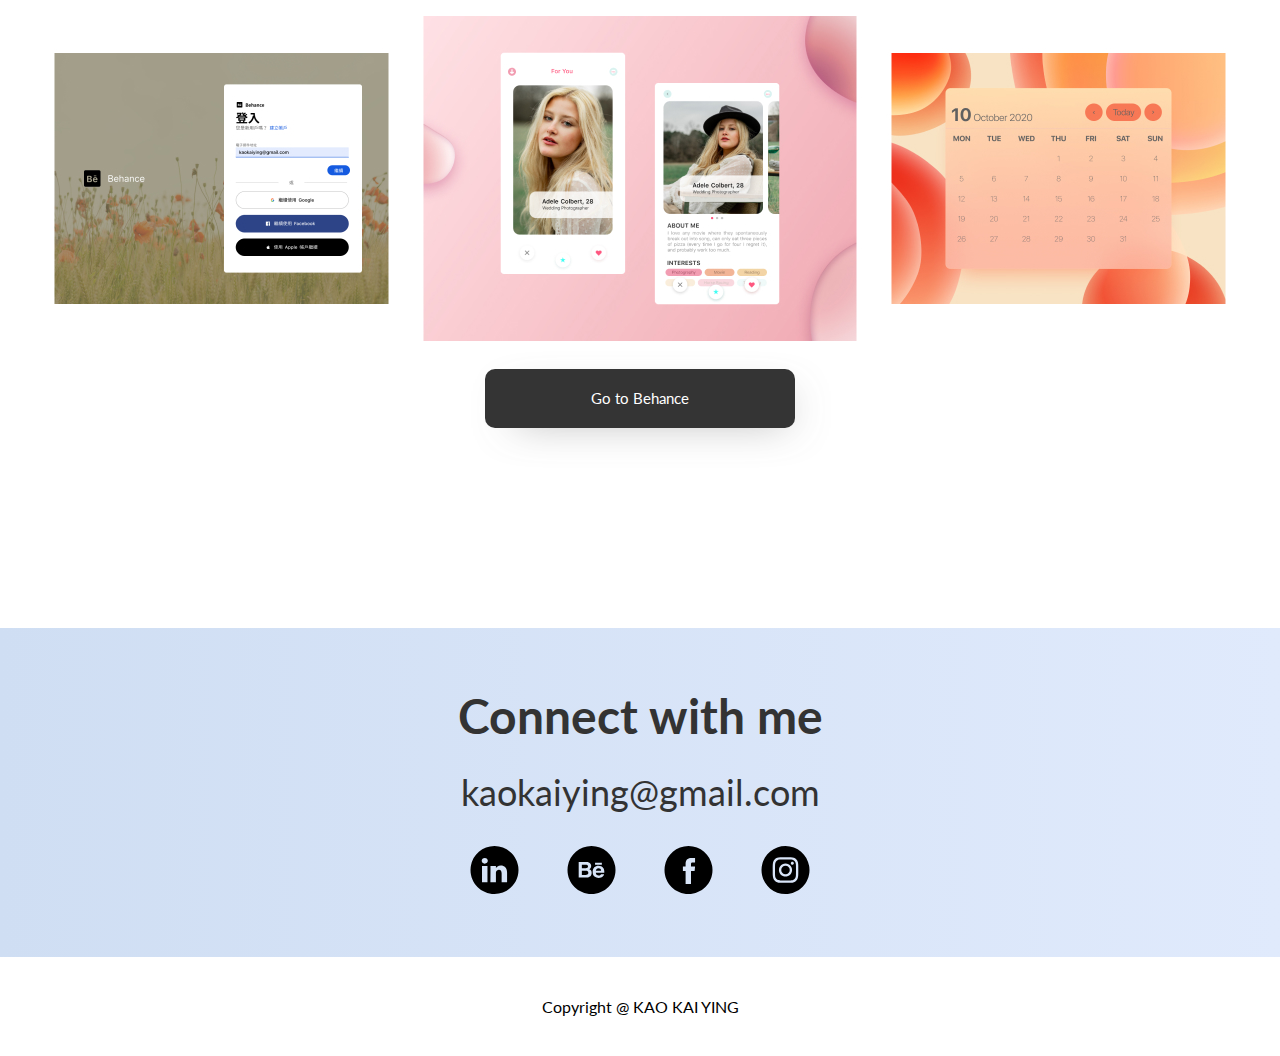
==== commit 74b9bfdd: "text-size" ====
--- a/index.html
+++ b/index.html
@@ -15,6 +15,30 @@
     <meta property="og:image:width" content="1440">
     <meta property="og:image:height" content="1013">
 
+
+    <!-- Global site tag (gtag.js) - Google Analytics -->
+    <script async src="https://www.googletagmanager.com/gtag/js?id=UA-166031221-1"></script>
+    <script>
+        window.dataLayer = window.dataLayer || [];
+        function gtag() { dataLayer.push(arguments); }
+        gtag('js', new Date());
+
+        gtag('config', 'UA-166031221-1');
+    </script>
+
+
+
+    <!-- Hotjar Tracking Code for https://kaokaiying.github.io/ -->
+    <script>
+        (function (h, o, t, j, a, r) {
+            h.hj = h.hj || function () { (h.hj.q = h.hj.q || []).push(arguments) };
+            h._hjSettings = { hjid: 2705388, hjsv: 6 };
+            a = o.getElementsByTagName('head')[0];
+            r = o.createElement('script'); r.async = 1;
+            r.src = t + h._hjSettings.hjid + j + h._hjSettings.hjsv;
+            a.appendChild(r);
+        })(window, document, 'https://static.hotjar.com/c/hotjar-', '.js?sv=');
+    </script>
 
     <title>Portfolio Website Kaiying</title>
     <link rel="shortcut icon" href="shortcut icon/favicon.ico">
@@ -134,8 +158,9 @@
         <div class="dashboard-container">
             <div class="row">
                 <div class="col-lg-2 col-md-12 col-sm-12">
-                    <img src="img/first_bg.png" class="float-left-img" alt="">
-
+                    <div class="index-left-background">
+                        <img src="img/first_bg.png" class="float-left-img" alt="">
+                    </div>
                     <div class="portfolio-image">
                         <a href="dashboard.html"><img src="img/dashboard.png" width="700" height="525" alt="dashboard"
                                 class="image-dashboard"></a>
@@ -178,7 +203,10 @@
         <div class="app-container">
             <div class="row">
                 <div class="col-lg-2 col-md-12 col-sm-12">
-                    <img src="img/second_bg.png" class="float-right-img" alt="">
+                    <div class="index-app-background">
+                        <img src="img/second_bg.png" class="float-right-img" alt="">
+                    </div>
+
                     <div class="portfolio-image">
                         <a href="appproduct.html"><img src="img/ifoodie_app.png" width="700" alt="app"
                                 class="image-app"></a>
@@ -215,8 +243,9 @@
         <div class="web-container">
             <div class="row">
                 <div class="col-lg-2 col-md-12 col-sm-12">
-                    <img src="img/first_bg.png" class="float-left-img" alt="">
-
+                    <div class="index-left-background">
+                        <img src="img/first_bg.png" class="float-left-img" alt="">
+                    </div>
                     <div class="portfolio-image">
                         <a href="webproduct.html"><img src="img/ifoodie_web.png" width="700" alt="web"
                                 class="image-web"></a>
@@ -258,7 +287,7 @@
                 <a href="https://www.behance.net/kaokaiying" target="_blank">
                     <img src="img/content_behance.jpg" alt="behance"></a>
             </div>
-            <div class="banner-main-btn">
+            <div class="behance-main-btn">
                 <button class="btn btn-background-slide">
                     <a href="https://www.behance.net/kaokaiying" target="_blank">Go to Behance</a>
                 </button>
--- a/css/style.css
+++ b/css/style.css
@@ -42,9 +42,8 @@
 
 h2{
     font-family: 'Lato', 'Noto Sans TC';
-    font-size: 6rem;
-    font-weight: 700;
-    line-height: 115px;
+    font-size: 2rem;
+    font-weight: 400;
     letter-spacing: 0px;
     text-align: center;
 }
@@ -52,14 +51,14 @@
 h3{
     font-family: 'Lato', 'Noto Sans TC';
     font-weight: 300;
-    font-size: 2rem;
+    font-size: 1.8rem;
     color: #333333;
 }
 
 h4, p{
     font-family: 'Lato', 'Noto Sans TC';
     font-weight: 200;
-    font-size: 1.7rem;
+    font-size: 1.5rem;
     color: #333333;
     margin-bottom: 12px;
 }
@@ -267,6 +266,10 @@
 .logo a:hover{
     color: #B7CFF1;
 }
+
+
+
+
 
 
 /* ---------------------------- *\
@@ -679,7 +682,8 @@
 .portfolio-info h2,
 .other-info h2{
     text-align: left;
-    font-size: 96px;
+    font-size: 64px;
+    line-height: 40px;
 }
 
 .portfolio-image{
@@ -936,25 +940,35 @@
 }
 
 
+.index-app-background{
+    position:relative;
+    margin: 0 auto;
+    top:50%;
+    transform: translateY(-50%);
+}
+
 .float-right-img{
-    width: 90%;
-    height: auto;
-    position: absolute;
-    top: 0;
-    right: 0;
-    float: right;
-    margin-top: 250px;
-}
+    position:absolute;
+    left:50%;
+    top:50%;
+    transform: translate(-50%,-50%);
+}
+
+
+.index-left-background{
+    position:relative;
+    margin: 0 auto;
+    top:50%;
+    transform: translateY(-50%);
+}
+
 
 
 .float-left-img{
-    width: 90%;
-    height: auto;
-    position: absolute;
-    top: 0;
-    left: 0;
-    float: left;
-    margin-top: 250px;
+    position:absolute;
+    left:50%;
+    top:50%;
+    transform: translate(-50%,-50%);
 }
 
 
@@ -1037,6 +1051,9 @@
     display: flex;
 }
 
+.behance-info .title{
+    font-size: 64px;
+}
 
 @media screen and (max-width:768px){
     .web-container{
@@ -1073,6 +1090,7 @@
 }
 
 @media screen and (max-width:375px){
+    
     .other-info .title{
         font-size:32px;
         line-height:42px;
@@ -1115,16 +1133,16 @@
 }
 
 .banner-main-btn{
-    padding-top:55px;
-}
-
-
+    padding-top:0px;
+}
+
+.behance-main-btn{
+    padding-top:24px;
+}
 
 /* footer */
 
-#footer{
-
-}
+
 
 .footer-container{
     width: 100%;
@@ -1199,7 +1217,7 @@
 .copyright{
     width: 100%;
     text-align: center; 
-    font size: 16px;
+    font-size: 16px;
     line-height:19px;
     padding:40px 0px;
 }
@@ -1325,6 +1343,10 @@
 }
 
 @media screen and (max-width:375px){
+    .web-banner-container img{
+        max-width:100%;
+        padding-top: 100px;
+    }
     .main-problem{
         height: 450px;
     }
@@ -1347,13 +1369,11 @@
     margin: 0;
     padding: 0;
     text-align: center;
-    
 }
 
 
 .lightbox img{
-    max-height: 100%;
-    max-width: 100%;
+    max-height: 600px;
 }
 
 /* Styles the lightbox, removes it from sight and adds the fade-in transition */
@@ -1361,7 +1381,8 @@
     position: fixed;
     left: 0;
     top: 0;
-    width: 100%;
+    width:100%;  
+    height:100vh;
     background: rgba(0,0,0,.7);
     opacity: 0;
     -webkit-transition: opacity .5s ease-in-out;
@@ -1398,19 +1419,11 @@
 
 @media screen and (max-width:375px){
     .lightbox-target img {
-        margin:0 auto;
-        position: absolute;
         top: 30%;
-        left: 0;
-        right:0;
-        bottom: 0;
-        max-height: 0%;
-        max-width: 0%;
-        -webkit-transition: .5s ease-in-out;
-        -moz-transition: .5s ease-in-out;
-        -o-transition: .5s ease-in-out;
-        transition: .5s ease-in-out;
-                        
+        max-height: 600px;
+    }
+    .lightbox-target:target a.lightbox-close {
+        top: 30%;
     }
 }
     
@@ -1487,60 +1500,7 @@
     top: 0;
 }
 
-@media screen and (max-width:375px){
-    .lightbox-target:target a.lightbox-close {
-        top: 20%;
-    }
-   
-}
-/* ----------------------------------------- *\
-    Maze report 彈窗通知
-\* ----------------------------------------- */ 
-
-/* maze report */
-/*
-.maze-popup{
-    width: 320px;
-    height:auto;
-    border-radius: 10px;
-    overflow: hidden;
-    transform: scale(0);
-    transition: .1s;
-}
-
-.btn-close{
-    position: absolute;
-    top:10%;
-    right:5%;
-    cursor:pointer;
-    font-size:20px;
-    color: #333333;
-    z-index: 99999;
-}
-
-.content{
-    padding: 30px;
-    background: #DAE7FF;
-}
-
-.ui-info .content p{
-    margin:0;
-}
-
-.is-active.maze-popup {
-    animation: popup 0.5s;
-    transform: scale(1);
-}
-
-@keyframes popup {
-    0% {transform: scale(0);}
-    20% {transform: scale(1.1);}
-    50% {transform: scale(0.95);}
-    80% {transform: scale(1.05);}
-    100% {transform: scale(1);}
-}
-
-*/
+
 
 
 
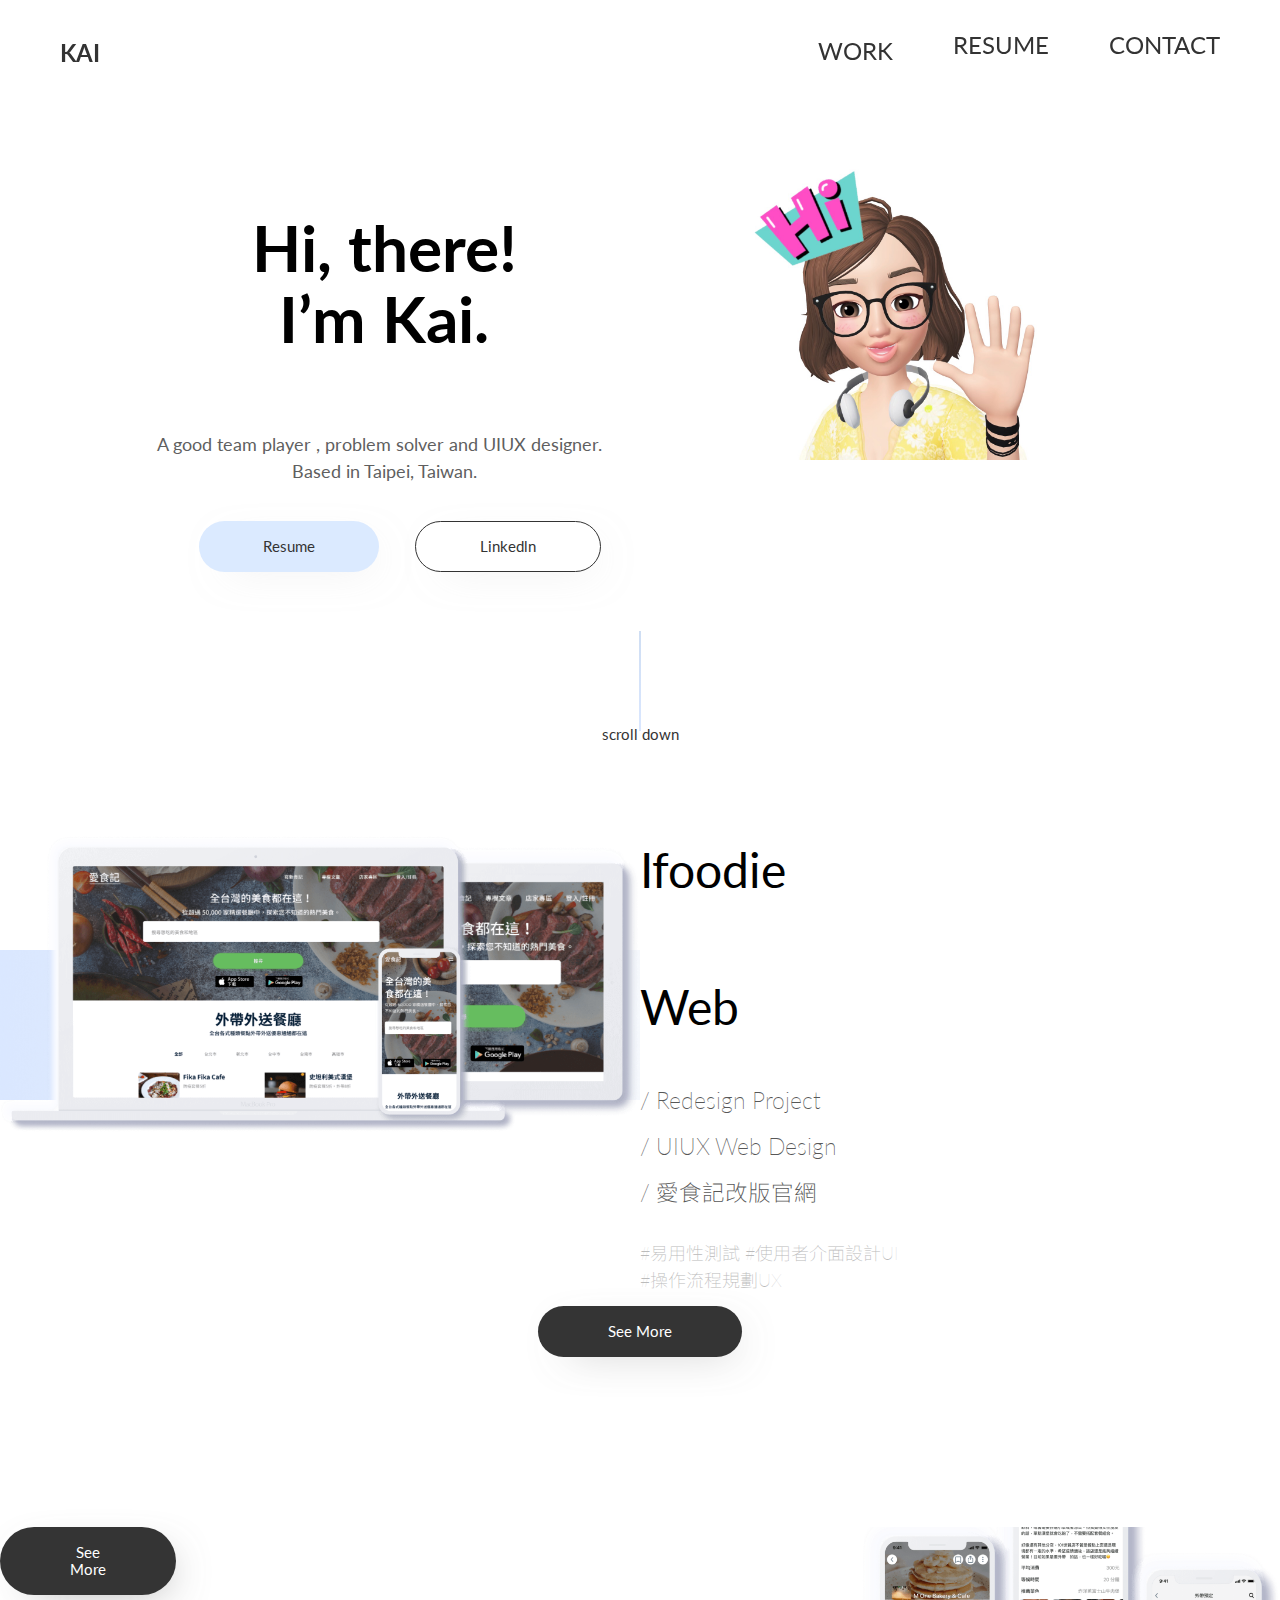
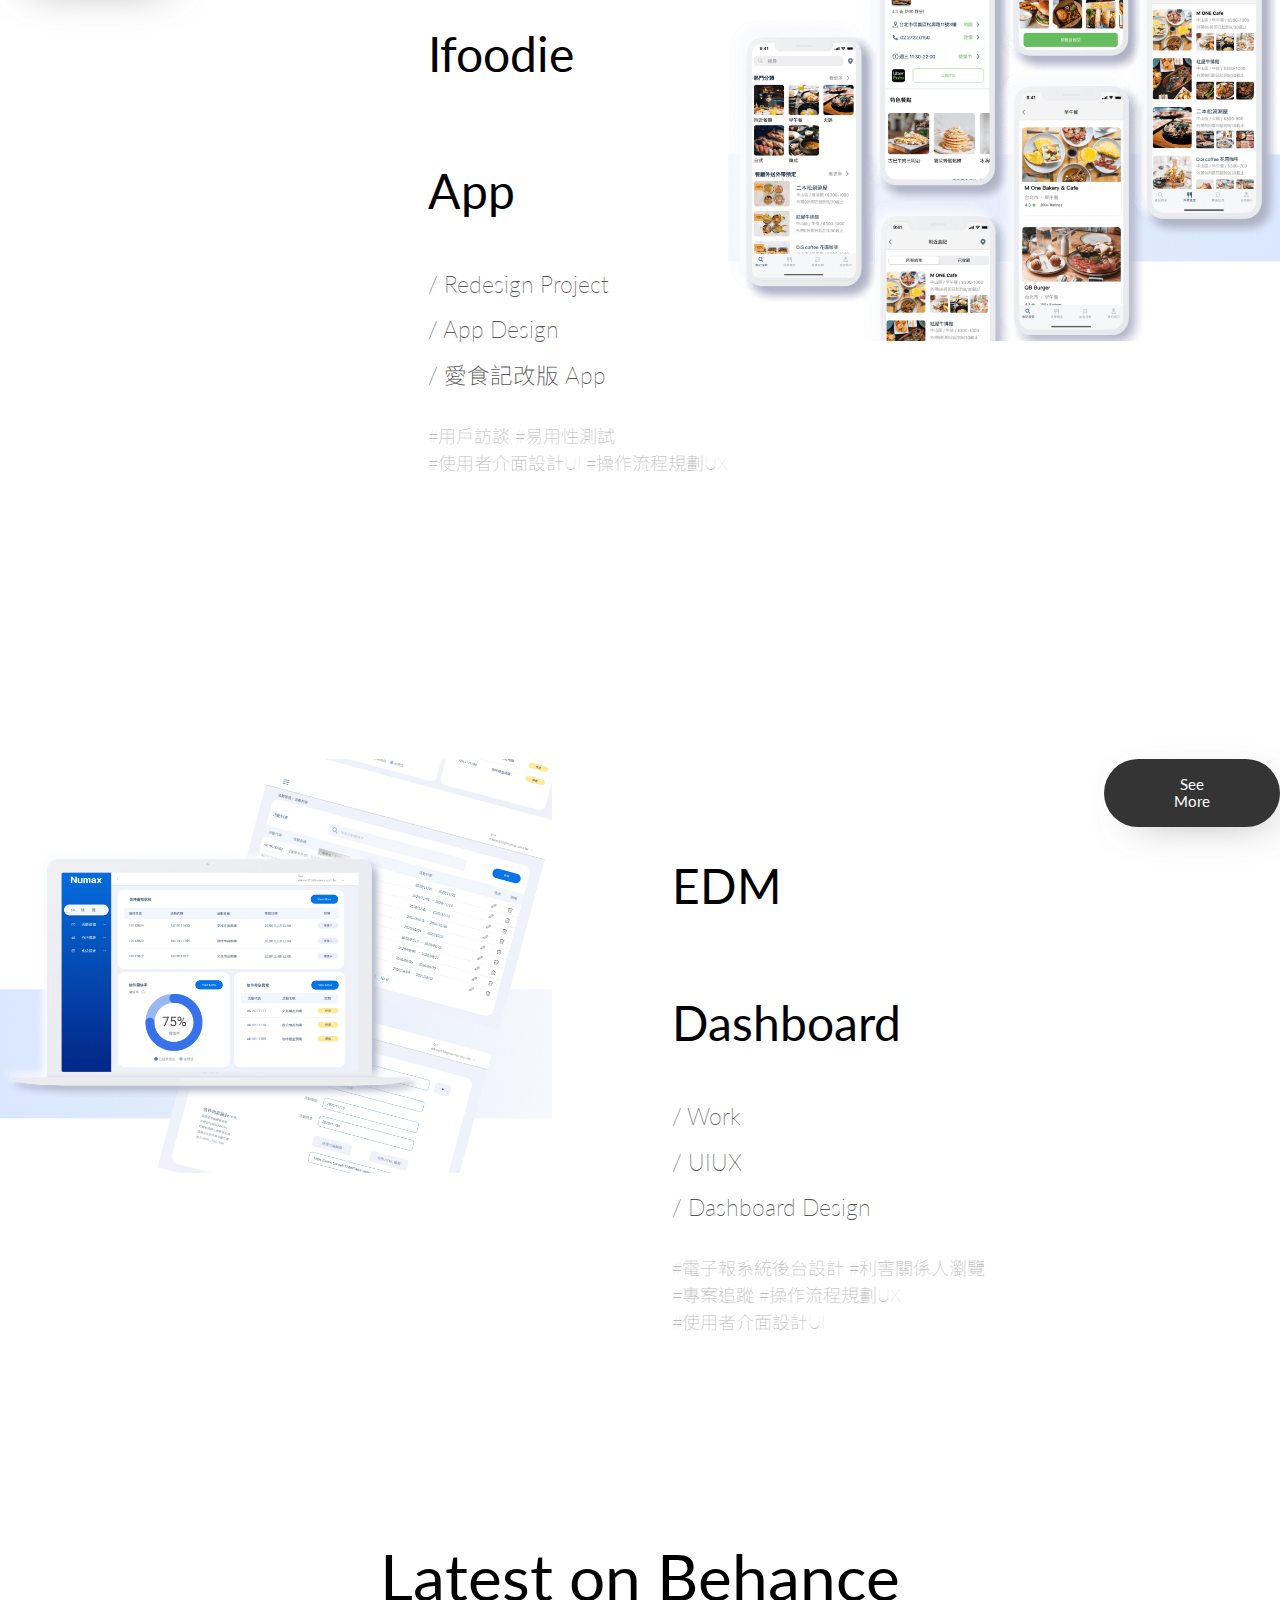
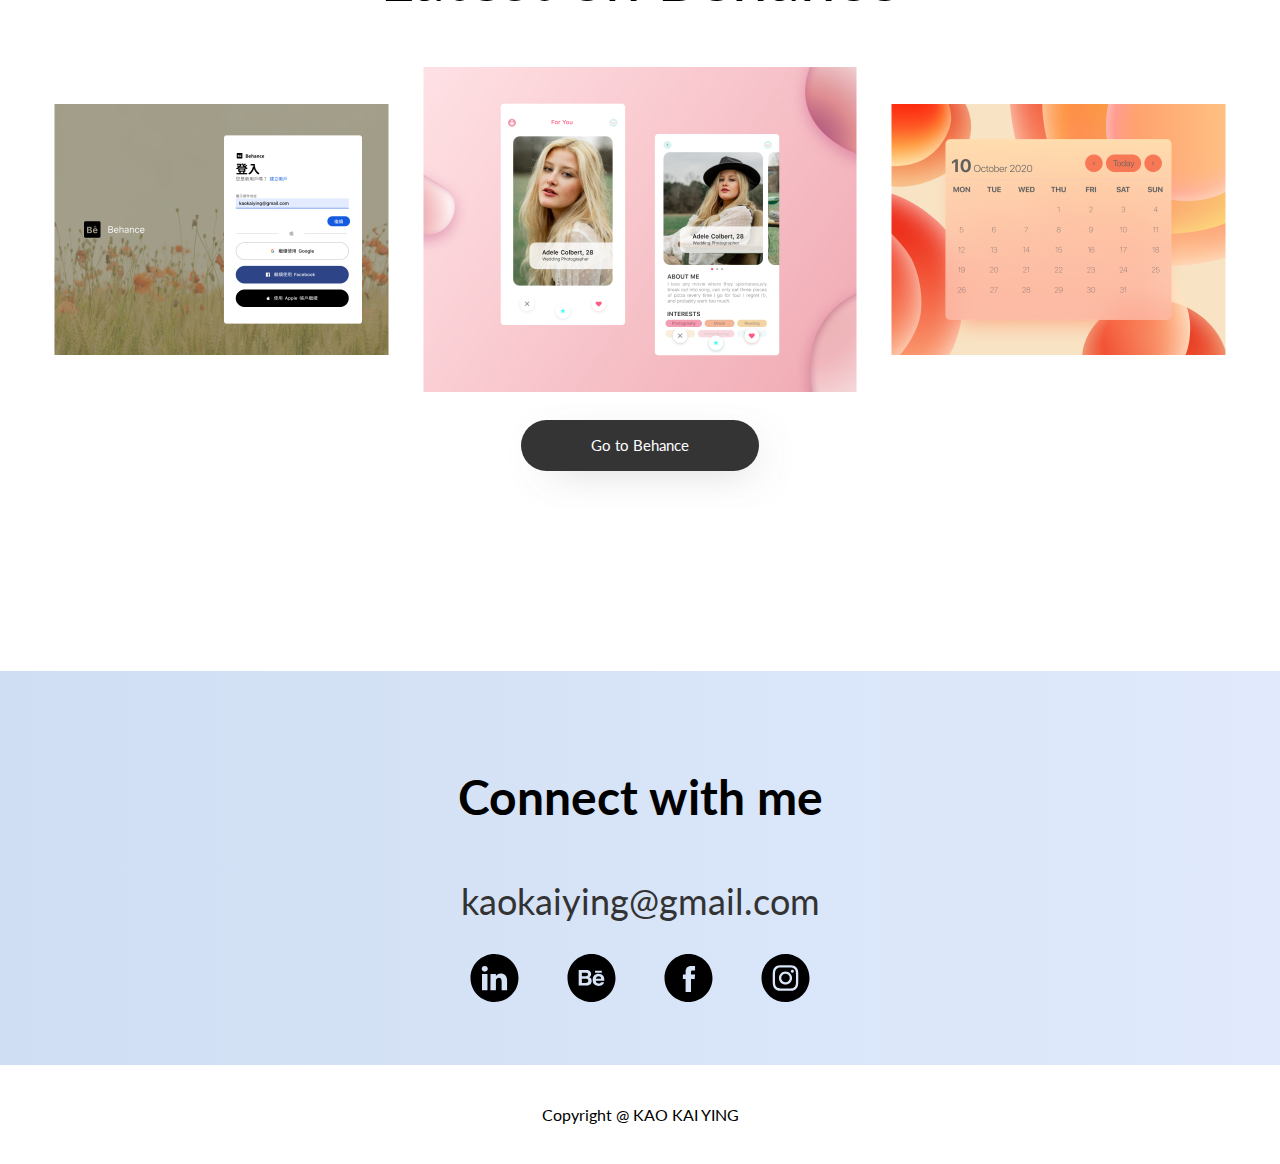
==== commit a9937383: "portfolio_v2" ====
--- a/index.html
+++ b/index.html
@@ -125,14 +125,22 @@
             <div class="col-lg-2 col-md-12 col-sm-12">
                 <div class="banner-left-title">
                     <h2 class="title">Hi, there! <br>I’m Kai.</h2>
-                    <h4 class="subtitle">A Creative Designer.&nbsp;&nbsp;Based in Taipei, Taiwan. </h4>
+                    <h4 class="subtitle">A good team player , problem solver and UIUX
+                        designer.&nbsp;&nbsp;<br>Based in
+                        Taipei, Taiwan. </h4>
+
+                    <button class="btn-primary">
+                        <a href="https://www.cakeresume.com/kaokaiying" target="_blank">Resume</a>
+                    </button>
+                    <button class="btn-secondary">
+                        <a href="https://www.linkedin.com/in/kaokaiying/" target="_blank">Linkedln</a>
+                    </button>
                 </div>
             </div>
             <div class="col-lg-2 col-md-12 col-sm-12">
                 <div class="banner-right-btn">
-                    <button class="btn btn-background-slide">
-                        <a href="https://www.linkedin.com/in/kaokaiying/" target="_blank">Linkedln</a>
-                    </button>
+                    <img src="img/carton.jpg" width="300" height="300
+                    " alt="">
                 </div>
             </div>
         </div>
@@ -152,6 +160,92 @@
     <div class="scroll-down-text">
         <a href="#dashboard-section">scroll down</a>
     </div>
+
+    <!-- portfolio-web start -->
+    <section id="third-section">
+        <div class="web-container">
+            <div class="row">
+                <div class="col-lg-2 col-md-12 col-sm-12">
+                    <div class="index-left-background">
+                        <img src="img/first_bg.png" class="float-left-img" alt="">
+                    </div>
+                    <div class="portfolio-image">
+                        <a href="webproduct.html"><img src="img/ifoodie_web.png" width="700" alt="web"
+                                class="image-web"></a>
+                    </div>
+
+                </div>
+                <div class="col-lg-2 col-md-12 col-sm-12">
+                    <div class="portfolio-web">
+                        <div class="other-info">
+                            <h2 class="title">Ifoodie</h2><br>
+                            <h2 class="title">Web</h2><br>
+                            <h4 class="subtitle">/ Redesign Project<br></h4>
+                            <h4 class="subtitle">/ UIUX Web Design<br></h4>
+                            <h4 class="subtitle">/ 愛食記改版官網<br></h4>
+                            <h5>#易用性測試 #使用者介面設計UI <br>
+                                #操作流程規劃UX <br>
+                            </h5>
+                        </div>
+                    </div>
+
+                </div>
+            </div>
+        </div>
+
+        <div class="banner-main-btn">
+            <button class="btn btn-background-slide">
+                <a href="webproduct.html" target="_blank">See More</a>
+            </button>
+        </div>
+    </section>
+    <!-- portfolio-web end -->
+
+
+    <!-- portfolio-app start -->
+    <section id="second-section">
+        <div class="app-container">
+            <div class="row">
+                <div class="col-lg-2 col-md-12 col-sm-12">
+                    <div class="index-app-background">
+                        <img src="img/second_bg.png" class="float-right-img" alt="">
+                    </div>
+
+                    <div class="portfolio-image">
+                        <a href="appproduct.html"><img src="img/ifoodie_app.png" width="700" alt="app"
+                                class="image-app"></a>
+                    </div>
+                </div>
+                <div class="col-lg-2 col-md-12 col-sm-12">
+                    <div class="portfolio-app">
+                        <div class="portfolio-info">
+                            <h2 class="title">Ifoodie</h2><br>
+                            <h2 class="title">App</h2><br>
+                            <h4 class="subtitle">/ Redesign Project<br></h4>
+                            <h4 class="subtitle">/ App Design<br></h4>
+                            <h4 class="subtitle">/ 愛食記改版 App<br></h4>
+                            <h5>#用戶訪談 #易用性測試 <br>
+                                #使用者介面設計UI #操作流程規劃UX <br>
+                            </h5>
+                        </div>
+                    </div>
+
+                </div>
+
+                <div class="banner-main-btn">
+                    <button class="btn btn-background-slide">
+                        <a href="appproduct.html" target="_blank">See More</a>
+                    </button>
+                </div>
+            </div>
+
+        </div>
+
+
+    </section>
+    <!-- portfolio-app end -->
+
+
 
     <!-- portfolio-dashboard start -->
     <section id="dashboard-section">
@@ -175,6 +269,9 @@
                             <h4 class="subtitle">/ Work<br></h4>
                             <h4 class="subtitle">/ UIUX<br></h4>
                             <h4 class="subtitle">/ Dashboard Design<br></h4>
+                            <h5>#電子報系統後台設計 #利害關係人瀏覽 <br>
+                                #專案追蹤 #操作流程規劃UX <br>
+                                #使用者介面設計UI</h5>
                         </div>
                     </div>
 
@@ -197,84 +294,6 @@
     </section>
     <!-- portfolio-dashboard end -->
 
-
-    <!-- portfolio-app start -->
-    <section id="second-section">
-        <div class="app-container">
-            <div class="row">
-                <div class="col-lg-2 col-md-12 col-sm-12">
-                    <div class="index-app-background">
-                        <img src="img/second_bg.png" class="float-right-img" alt="">
-                    </div>
-
-                    <div class="portfolio-image">
-                        <a href="appproduct.html"><img src="img/ifoodie_app.png" width="700" alt="app"
-                                class="image-app"></a>
-                    </div>
-                </div>
-                <div class="col-lg-2 col-md-12 col-sm-12">
-                    <div class="portfolio-app">
-                        <div class="portfolio-info">
-                            <h2 class="title">Ifoodie</h2><br>
-                            <h2 class="title">App</h2><br>
-                            <h4 class="subtitle">/ Redesign Project<br></h4>
-                            <h4 class="subtitle">/ App Design<br></h4>
-                            <h4 class="subtitle">/ 愛食記改版 App<br></h4>
-                        </div>
-                    </div>
-
-                </div>
-
-                <div class="banner-main-btn">
-                    <button class="btn btn-background-slide">
-                        <a href="appproduct.html" target="_blank">See More</a>
-                    </button>
-                </div>
-            </div>
-
-        </div>
-
-
-    </section>
-    <!-- portfolio-app end -->
-
-    <!-- portfolio-web start -->
-    <section id="third-section">
-        <div class="web-container">
-            <div class="row">
-                <div class="col-lg-2 col-md-12 col-sm-12">
-                    <div class="index-left-background">
-                        <img src="img/first_bg.png" class="float-left-img" alt="">
-                    </div>
-                    <div class="portfolio-image">
-                        <a href="webproduct.html"><img src="img/ifoodie_web.png" width="700" alt="web"
-                                class="image-web"></a>
-                    </div>
-
-                </div>
-                <div class="col-lg-2 col-md-12 col-sm-12">
-                    <div class="portfolio-web">
-                        <div class="other-info">
-                            <h2 class="title">Ifoodie</h2><br>
-                            <h2 class="title">Web</h2><br>
-                            <h4 class="subtitle">/ Redesign Project<br></h4>
-                            <h4 class="subtitle">/ UIUX Web Design<br></h4>
-                            <h4 class="subtitle">/ 愛食記改版官網<br></h4>
-                        </div>
-                    </div>
-
-                </div>
-            </div>
-        </div>
-
-        <div class="banner-main-btn">
-            <button class="btn btn-background-slide">
-                <a href="webproduct.html" target="_blank">See More</a>
-            </button>
-        </div>
-    </section>
-
-    <!-- portfolio-web end -->
 
 
     <!-- latest-on-behance start -->
@@ -319,7 +338,7 @@
             <div class="row">
                 <div class="col-lg-12 col-md-12 col-sm-12">
                     <div class="footer-info">
-                        <h4 class="subtitle">Connect with me</h4><br>
+                        <h2 class="subtitle">Connect with me</h2><br>
                         <a href="mailto:kaokaiying@gmail.com">kaokaiying@gmail.com</a>
 
                     </div>
--- a/css/style.css
+++ b/css/style.css
@@ -27,9 +27,11 @@
     margin: 0;
     padding: 0;
 } 
+
 ul,li{
     list-style: none;
 }
+
 h3, h4, a, p, span{
     text-decoration: none;
     color: #333333;
@@ -44,8 +46,8 @@
     font-family: 'Lato', 'Noto Sans TC';
     font-size: 2rem;
     font-weight: 400;
-    letter-spacing: 0px;
     text-align: center;
+    line-height: 1.1;
 }
 
 h3{
@@ -53,19 +55,40 @@
     font-weight: 300;
     font-size: 1.8rem;
     color: #333333;
-}
-
-h4, p{
+    line-height: 1.1;
+}
+
+h4{
     font-family: 'Lato', 'Noto Sans TC';
     font-weight: 200;
     font-size: 1.5rem;
-    color: #333333;
+    color: #575757;
     margin-bottom: 12px;
+    line-height: 1.5;
+}
+
+h5{
+    font-family: 'Lato', 'Noto Sans TC';
+    font-weight: 100;
+    font-size: 1.2rem;
+    color: #bbbbbb;
+    margin-bottom: 12px;
+    line-height: 1.5;
 }
 
 img{
     max-width: 100%;
     height: auto;
+}
+
+p{
+    font-family: 'Lato', 'Noto Sans TC';
+    font-weight: 100;
+    font-size: 1.2rem;
+    text-align: left;
+    color: #929292;
+    margin-bottom: 12px;
+    line-height: 1.5;
 }
 
 /* ----------------------------------- *\
@@ -83,17 +106,19 @@
 
 .row{
     display: flex;
-    width: 100%;
-    margin: 0 -16px;
+    margin: 0;
+    padding: 0;
+
 }
 .col-lg-2, .col-lg-3, .col-lg-4, .col-lg-6{
-    padding: 0 16px;
+    padding: 0px;
 }
 .col-lg-2{
     width: 50%;
 }
 .col-lg-3{
     width: 33.3333%;
+    padding:0 16px;
 }
 .col-lg-4{
     width: 25%;
@@ -110,6 +135,10 @@
 /* lg-->(768px)-->md-->(375px)-->sm */
 
 @media screen and (max-width:768px){
+    .col-md-2, .col-md-3, .col-md-4, .col-md-6{
+        padding: 0px;
+    }
+
     .col-md-3{
         width: 25%;
     }
@@ -129,6 +158,11 @@
 }
 
 @media screen and (max-width:375px){
+    .col-sm-2, .col-sm-3, .col-sm-4, .col-sm-6{
+        padding: 0px;
+    }
+
+
     .col-sm-3{
         width: 25%;
     }
@@ -143,6 +177,7 @@
 
     .col-sm-12{
         width: 100%;
+   
     }
 
 }
@@ -169,7 +204,7 @@
     box-shadow: 11px 11px 40px -20px rgba(104,104,104,0.7);
     position: relative;
     cursor: pointer;
-    border-radius: 10px;
+    border-radius: 36px;
     overflow: hidden;
     border: none !important;
 
@@ -181,7 +216,7 @@
 .btn a{
     display: inline-block;
     color: white;
-    padding: 20px 100px;
+    padding: 16px 64px;
 }
 
 .btn:focus,
@@ -244,6 +279,59 @@
 }
 
 
+.btn-primary{
+    box-shadow: 11px 11px 40px -20px rgba(188, 188, 188, 0.5);
+    position: relative;
+    cursor: pointer;
+    border-radius: 36px;
+    overflow: hidden;
+    border: none!important;
+    background-color:#dbeaff;
+    margin-left: 32px;
+    padding: 17px 64px;
+    transition: all 0.2s ease-in-out 0s;
+}
+
+.btn-primary:hover{ 
+    border: none!important;
+    background-color:#B7CFF1;
+    
+}
+
+.btn-primary:hover a{ 
+    border: none!important;
+    color:#333333;
+    
+}
+
+.btn-secondary{
+    box-shadow: 11px 11px 40px -20px rgba(188, 188, 188, 0.5);
+    position: relative;
+    cursor: pointer;
+    border-radius: 36px;
+    overflow: hidden;
+    border: 1px solid #333333 !important;
+    background-color:#ffffff;
+    margin-left: 32px;
+    padding: 16px 64px;
+    transition: all 0.2s ease-in-out 0s;
+}
+
+
+.btn-secondary:hover{ 
+    border: none!important;
+    background-color:#333333;
+    
+}
+
+.btn-secondary:hover a{ 
+    border: none!important;
+    color:#ffffff;
+    
+}
+
+
+
 /* ---------------------------- *\
     component
 \* ---------------------------- */
@@ -251,8 +339,6 @@
 .header{
     width: 100%;
 }
-
-
 
 .logo{
     font-size: 24px;
@@ -266,10 +352,6 @@
 .logo a:hover{
     color: #B7CFF1;
 }
-
-
-
-
 
 
 /* ---------------------------- *\
@@ -682,7 +764,7 @@
 .portfolio-info h2,
 .other-info h2{
     text-align: left;
-    font-size: 64px;
+    font-size: 48px;
     line-height: 40px;
 }
 
@@ -706,9 +788,6 @@
 
 .banner-container{
     width: 100%;
-    display: flex;
-    justify-content: flex-end;
-    align-items:center;
     margin-top: 60px;
     padding-top:100px;
     padding-bottom:64px;
@@ -721,7 +800,6 @@
 }
 
 .banner-right-btn{
-    padding-top:100px;
     padding-right:20%;
 }
 
@@ -729,37 +807,41 @@
 
 .banner-left-title .title{
     font-family: Lato;
-    font-size: 96px;
+    font-size: 64px;
     font-weight: 700;
-    line-height: 115px;
+    padding-bottom: 24px;
+    line-height: 1.1;
     
 }
 
 .banner-left-title .subtitle{
     color:#5F5F5F;
-    font-size: 24px;
+    font-size: 18px;
+    font-weight: 400;
+    padding-bottom: 24px;
+    line-height: 1.5;
 }
 
 
 
 @media screen and (max-width:768px){
-    .banner-container{
+    .banner-container .row{
         display:flex;
         justify-content: center;
         align-items:center;
-        flex-direction: column;
+        flex-direction: column-reverse;
         padding-top: 120px;
         padding-bottom:64px;
     }
     .banner-left-title .title{
         font-size:48px;
-        line-height: 58px;
+        line-height: 1.1;
         text-align: center;
     }
 
     .banner-left-title .subtitle{
         font-size:24px;
-        line-height: 34px;
+        line-height: 1.5;
         text-align: center;
     }
     .banner-right-btn {
@@ -776,21 +858,37 @@
 
 
 @media screen and (max-width:375px){
+    .banner-container .row{
+        display:flex;
+        justify-content: center;
+        align-items:center;
+        flex-direction: column-reverse;
+        padding-top: 64px;
+    }
+
     .banner-left-title .title{
         font-size:32px;
-        line-height:42px;
+        line-height: 1.1;
         text-align: center;
     }
 
     .banner-left-title .subtitle{
-        font-size:24px;
-        line-height: 34px;
+        font-size:18px;
+        line-height: 1.5;
         text-align: center;
+        padding: 0 24px;
     }
     .banner-right-btn {
         padding-top:0px;
         padding-right:0px;
     }
+
+    .banner-right-btn img {
+        width:200px;
+        height:200px;
+    }
+
+
     .banner-left-title{
         padding-left:0px;
      }
@@ -799,6 +897,18 @@
      }
      .scroll-down-text{
         display:none;
+    }
+
+
+    .btn-primary{
+      
+        margin-bottom: 32px;
+        
+    }
+
+    .btn-secondary{
+        margin-bottom: 32px;
+       
     }
 }
 
@@ -815,6 +925,17 @@
     animation-duration:2s;
 }
 
+.web-banner-container{
+    padding-top: 100px;
+}
+
+@media screen and (max-width:375px){
+    .web-banner-container{
+        padding-top: 60px;
+    }
+}
+
+
 
 @keyframes animate__fadeInLeft{
     from{
@@ -1043,7 +1164,7 @@
 
 .web-container{
     width: 100%;
-    margin-bottom:30px;
+
 }
 
 
@@ -1132,9 +1253,7 @@
     margin-bottom:55px;
 }
 
-.banner-main-btn{
-    padding-top:0px;
-}
+
 
 .behance-main-btn{
     padding-top:24px;
@@ -1315,7 +1434,7 @@
     border-radius: 20px;
     padding:60px 32px;
     margin-bottom: 32px;
-    height: 400px;
+    height: 500px;
 }
 
 .main-problem h4{
@@ -1335,7 +1454,7 @@
 
 @media screen and (max-width:768px){
     .main-problem{
-        height: 300px;
+        height: 400px;
     }
     .info-container{
         margin: 0 10%;
@@ -1521,8 +1640,8 @@
 }
 
 .ui-app-image img{
-    -webkit-box-shadow: 5px 5px 15px 1px #e3e3e3; 
-    box-shadow: 5px 5px 15px 1px #e3e3e3; 
+    
+    padding: 0 24px;
 }
 
 .persona-list{
@@ -1541,9 +1660,47 @@
     .ui-info p{
         margin: 0 5%;
     }
+    .ui-app-image img{
+       
+        padding: 0 24px;
+    }
 }
 
 
 /* --------------------------- *\
     Dashboard-product.html
-\* --------------------------- */+\* --------------------------- */
+
+
+.info-container h2{
+    padding-top:32px;
+    padding-bottom:32px;
+}
+
+#journey-section,
+#wireframe-section,
+#persona-section,
+#info-section,
+#ui-section,
+#structure-section,
+#api-section,
+#goal-section{
+    padding-bottom:100px;
+}
+
+#persona-section .product-info .design-goal{
+    padding-bottom:32px;
+}
+
+
+
+#persona-section .product-info .design-goal li,
+#api-section .design-goal li{
+    list-style-type: decimal;
+    text-align:left;
+    font-size: 18px;
+}
+
+#ui-section .ui-info p{
+    text-align: left;
+}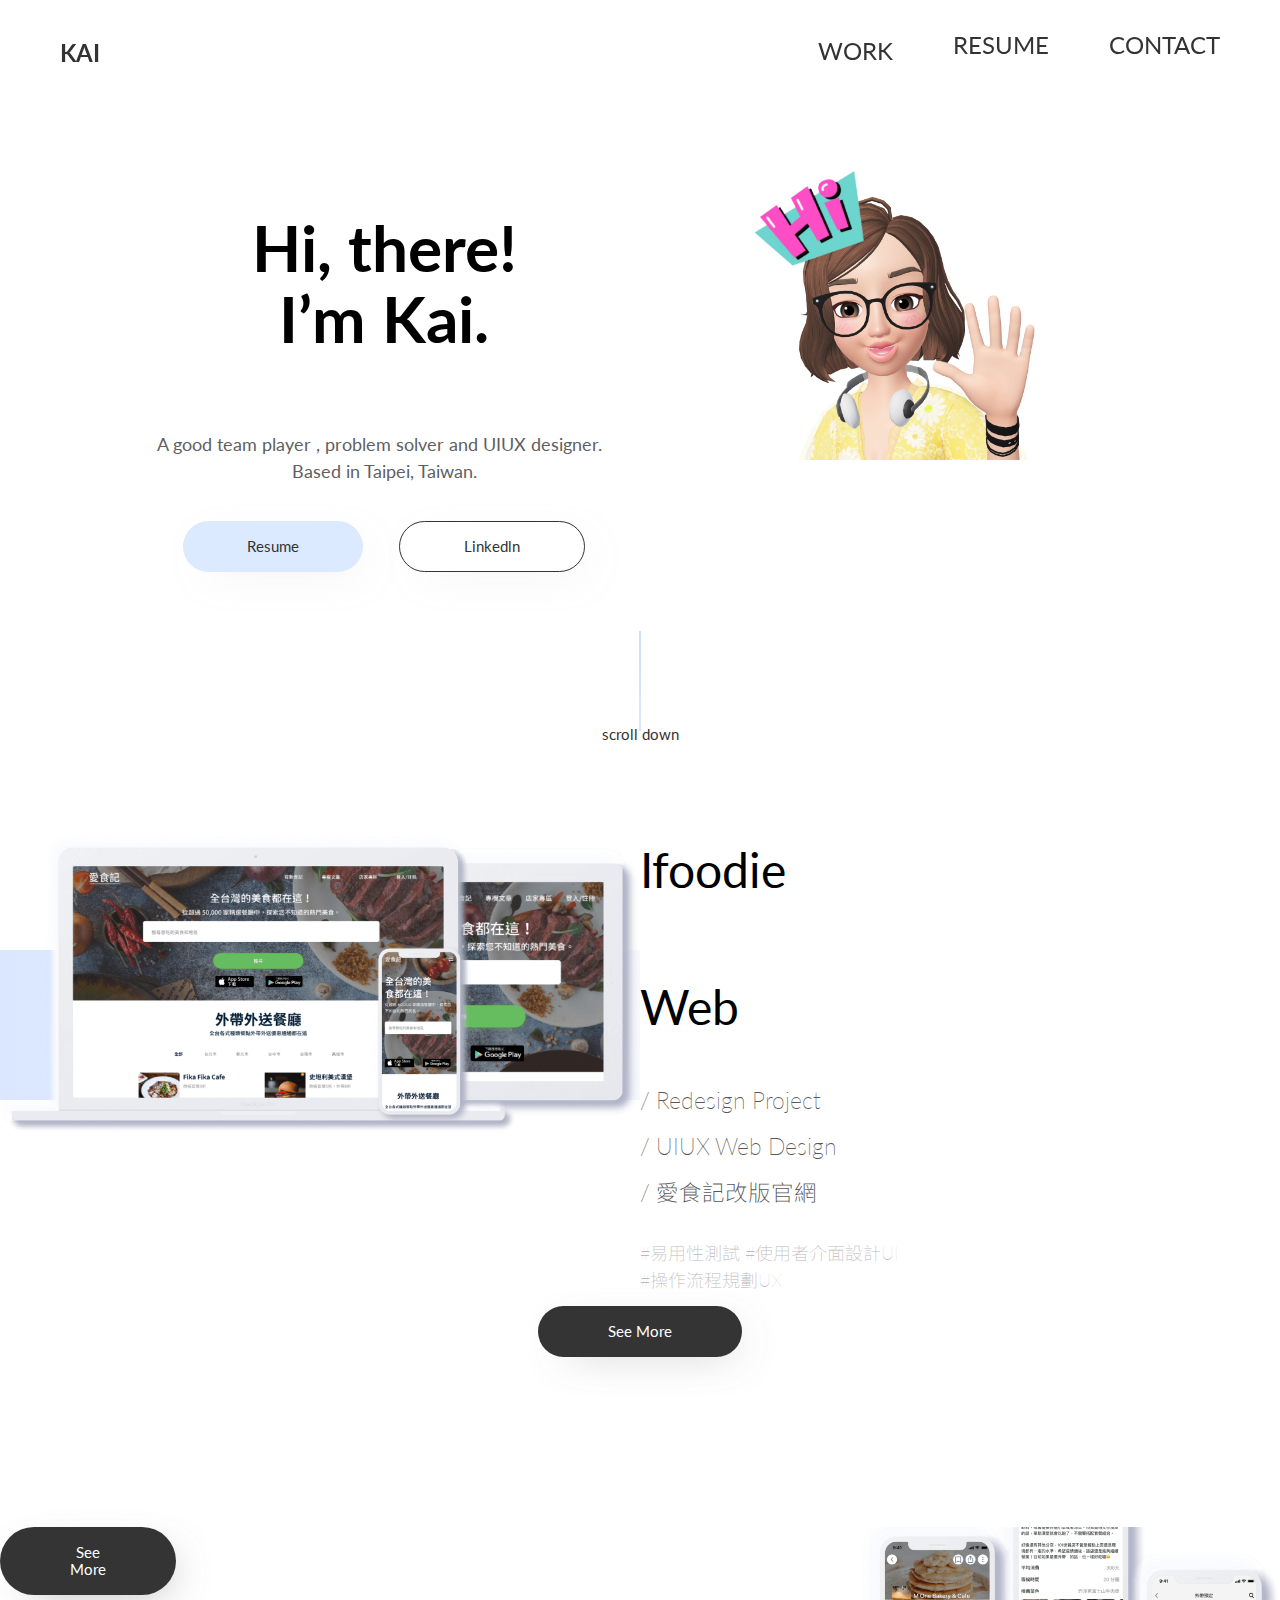
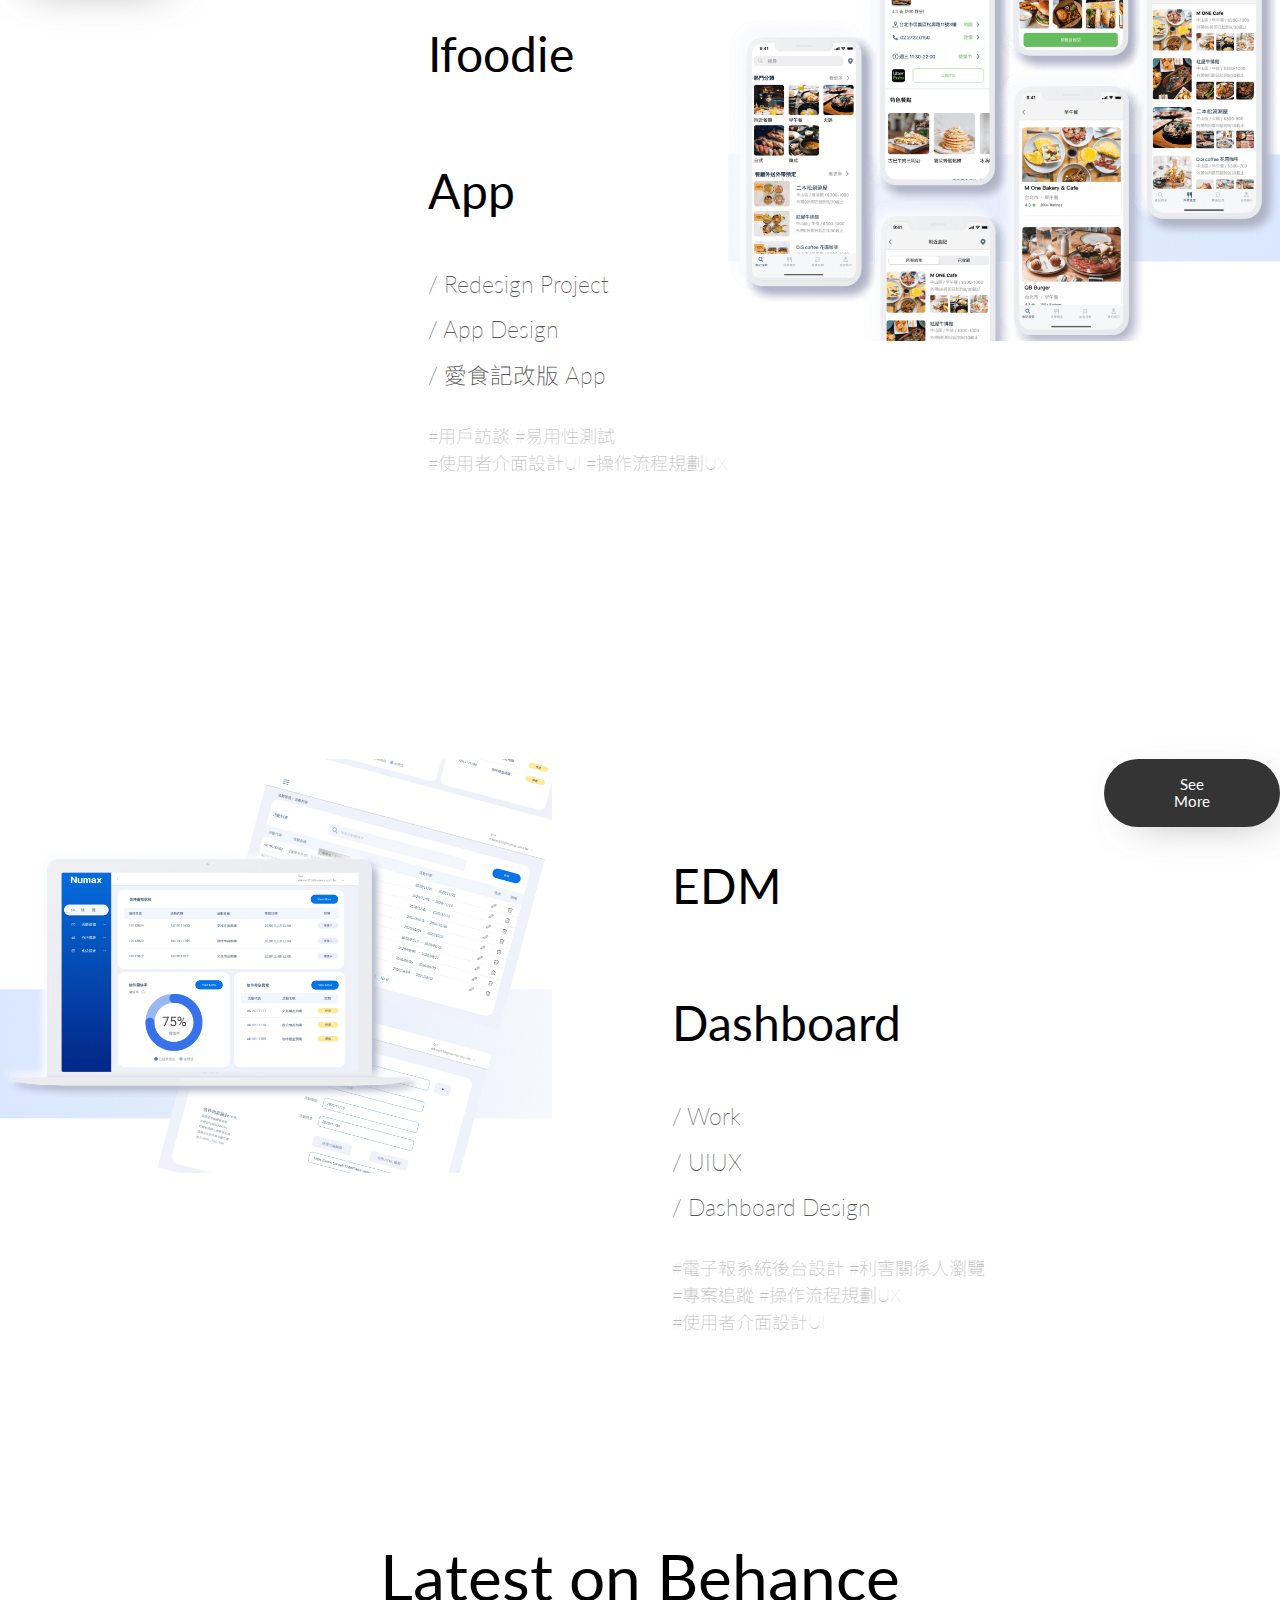
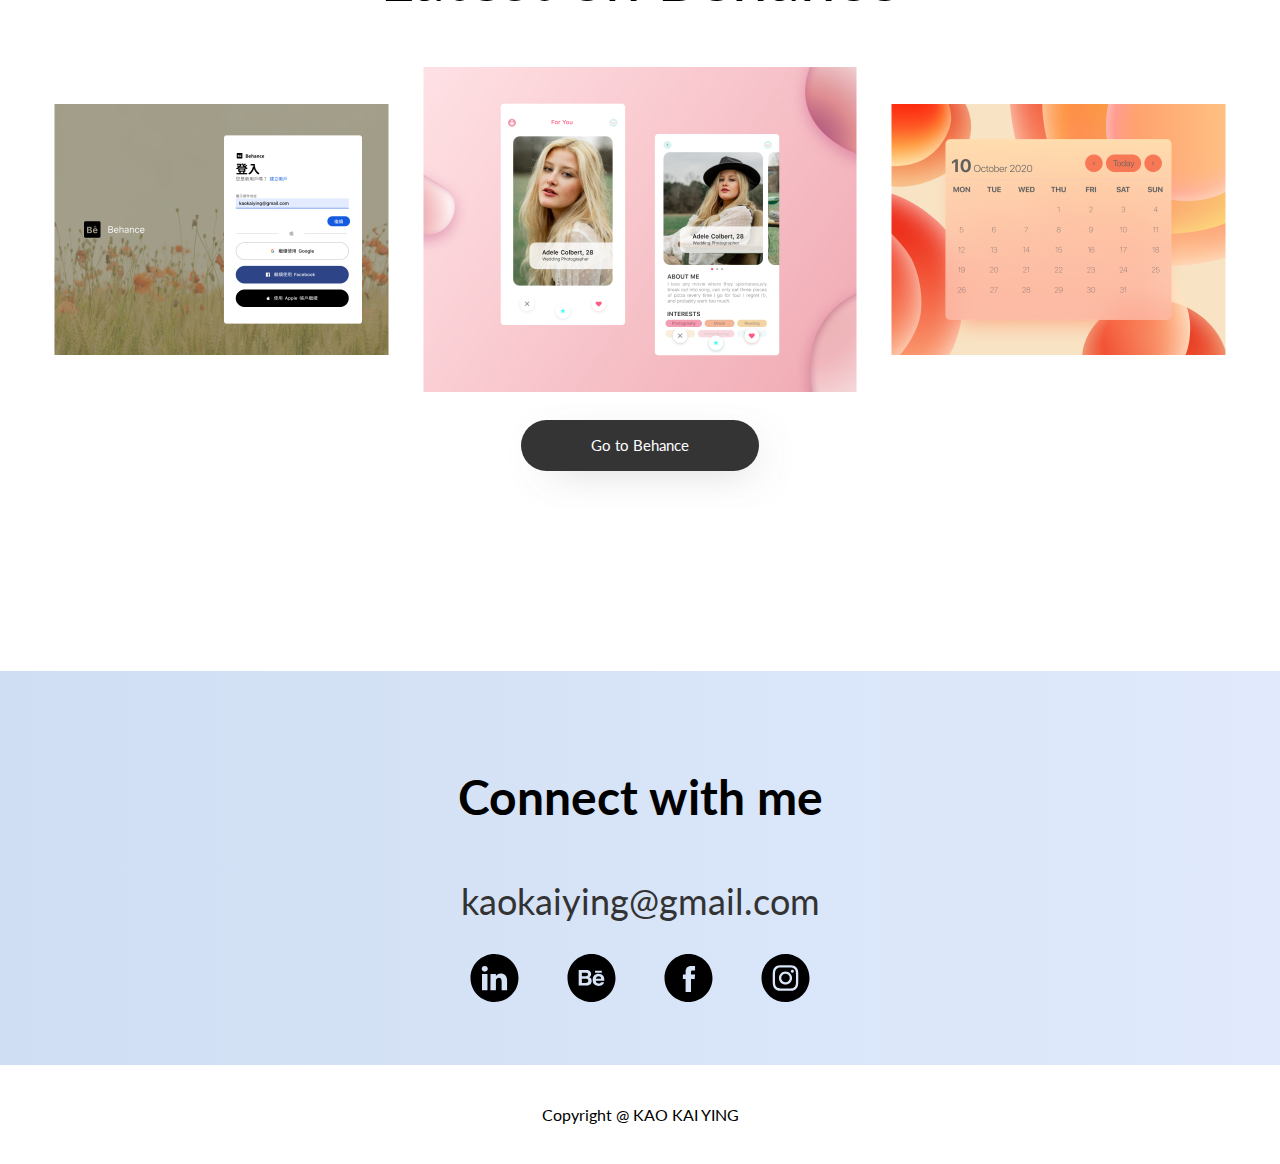
==== commit fa7b6448: "mobile btn_v2" ====
--- a/index.html
+++ b/index.html
@@ -135,8 +135,11 @@
                     <button class="btn-secondary">
                         <a href="https://www.linkedin.com/in/kaokaiying/" target="_blank">Linkedln</a>
                     </button>
-                </div>
-            </div>
+
+                </div>
+
+            </div>
+
             <div class="col-lg-2 col-md-12 col-sm-12">
                 <div class="banner-right-btn">
                     <img src="img/carton.jpg" width="300" height="300
--- a/css/style.css
+++ b/css/style.css
@@ -204,7 +204,7 @@
     box-shadow: 11px 11px 40px -20px rgba(104,104,104,0.7);
     position: relative;
     cursor: pointer;
-    border-radius: 36px;
+    border-radius: 36px!important;
     overflow: hidden;
     border: none !important;
 
@@ -283,11 +283,10 @@
     box-shadow: 11px 11px 40px -20px rgba(188, 188, 188, 0.5);
     position: relative;
     cursor: pointer;
-    border-radius: 36px;
+    border-radius: 36px!important;
     overflow: hidden;
     border: none!important;
     background-color:#dbeaff;
-    margin-left: 32px;
     padding: 17px 64px;
     transition: all 0.2s ease-in-out 0s;
 }
@@ -308,11 +307,11 @@
     box-shadow: 11px 11px 40px -20px rgba(188, 188, 188, 0.5);
     position: relative;
     cursor: pointer;
-    border-radius: 36px;
+    border-radius: 36px!important;
     overflow: hidden;
     border: 1px solid #333333 !important;
     background-color:#ffffff;
-    margin-left: 32px;
+    margin-left:32px;
     padding: 16px 64px;
     transition: all 0.2s ease-in-out 0s;
 }
@@ -825,6 +824,10 @@
 
 
 @media screen and (max-width:768px){
+    .banner-container{
+        padding-top:0px;
+        margin-top:0px;
+    }
     .banner-container .row{
         display:flex;
         justify-content: center;
@@ -844,32 +847,52 @@
         line-height: 1.5;
         text-align: center;
     }
-    .banner-right-btn {
-        padding-top:0px;
-        padding-right:0px;
-    }
+    
     .banner-left-title{
         padding-left:0px;
          
      }
-     
+     .banner-right-btn{
+        margin: 0 auto;
+        padding-right:0px;
+    }
+
+    .banner-right-btn img {
+        width:200px;
+        height:200px;
+    }
+
+
+    .btn-primary{
+        margin-bottom: 32px;
+    }
+
+
+    .btn-secondary{
+        margin-left: 32px;
+    }
     
 }
 
 
 @media screen and (max-width:375px){
+    .banner-container{
+        padding-top:0px;
+        margin-top:0px;
+    }
+
     .banner-container .row{
         display:flex;
         justify-content: center;
         align-items:center;
         flex-direction: column-reverse;
-        padding-top: 64px;
     }
 
     .banner-left-title .title{
         font-size:32px;
         line-height: 1.1;
         text-align: center;
+        padding-bottom:0px;
     }
 
     .banner-left-title .subtitle{
@@ -878,8 +901,10 @@
         text-align: center;
         padding: 0 24px;
     }
-    .banner-right-btn {
-        padding-top:0px;
+   
+
+    .banner-right-btn{
+        margin: 0 auto;
         padding-right:0px;
     }
 
@@ -892,23 +917,21 @@
     .banner-left-title{
         padding-left:0px;
      }
-     .scroll-section{
+     .scroll-down-line{
          display:none;
      }
-     .scroll-down-text{
+     .scroll-down-text a{
         display:none;
     }
 
 
     .btn-primary{
-      
         margin-bottom: 32px;
-        
     }
 
     .btn-secondary{
         margin-bottom: 32px;
-       
+        margin-left: 0px;
     }
 }
 
@@ -1190,20 +1213,20 @@
     
     .other-info .title{ 
         font-size:48px;
-        line-height: 58px;
+        line-height: 1.5;
         text-align: left;
     }
 
     .other-info .subtitle{
         font-size:48px;
         font-size:24px;
-        line-height: 34px;
+        line-height: 1.5;
         text-align: left;
     }
 
     .behance-info .title{ 
         font-size:48px;
-        line-height: 58px;
+        line-height: 1.1;
         text-align: center;
     }
 
@@ -1214,19 +1237,19 @@
     
     .other-info .title{
         font-size:32px;
-        line-height:42px;
+        line-height:1.1;
         text-align: left;
     }
 
     .other-info .subtitle{
         font-size:24px;
-        line-height: 34px;
+        line-height: 1.5;
         text-align: left;
     }
 
     .behance-info .title{
         font-size:32px;
-        line-height:42px;
+        line-height:1.1;
         text-align: center;
     }
   
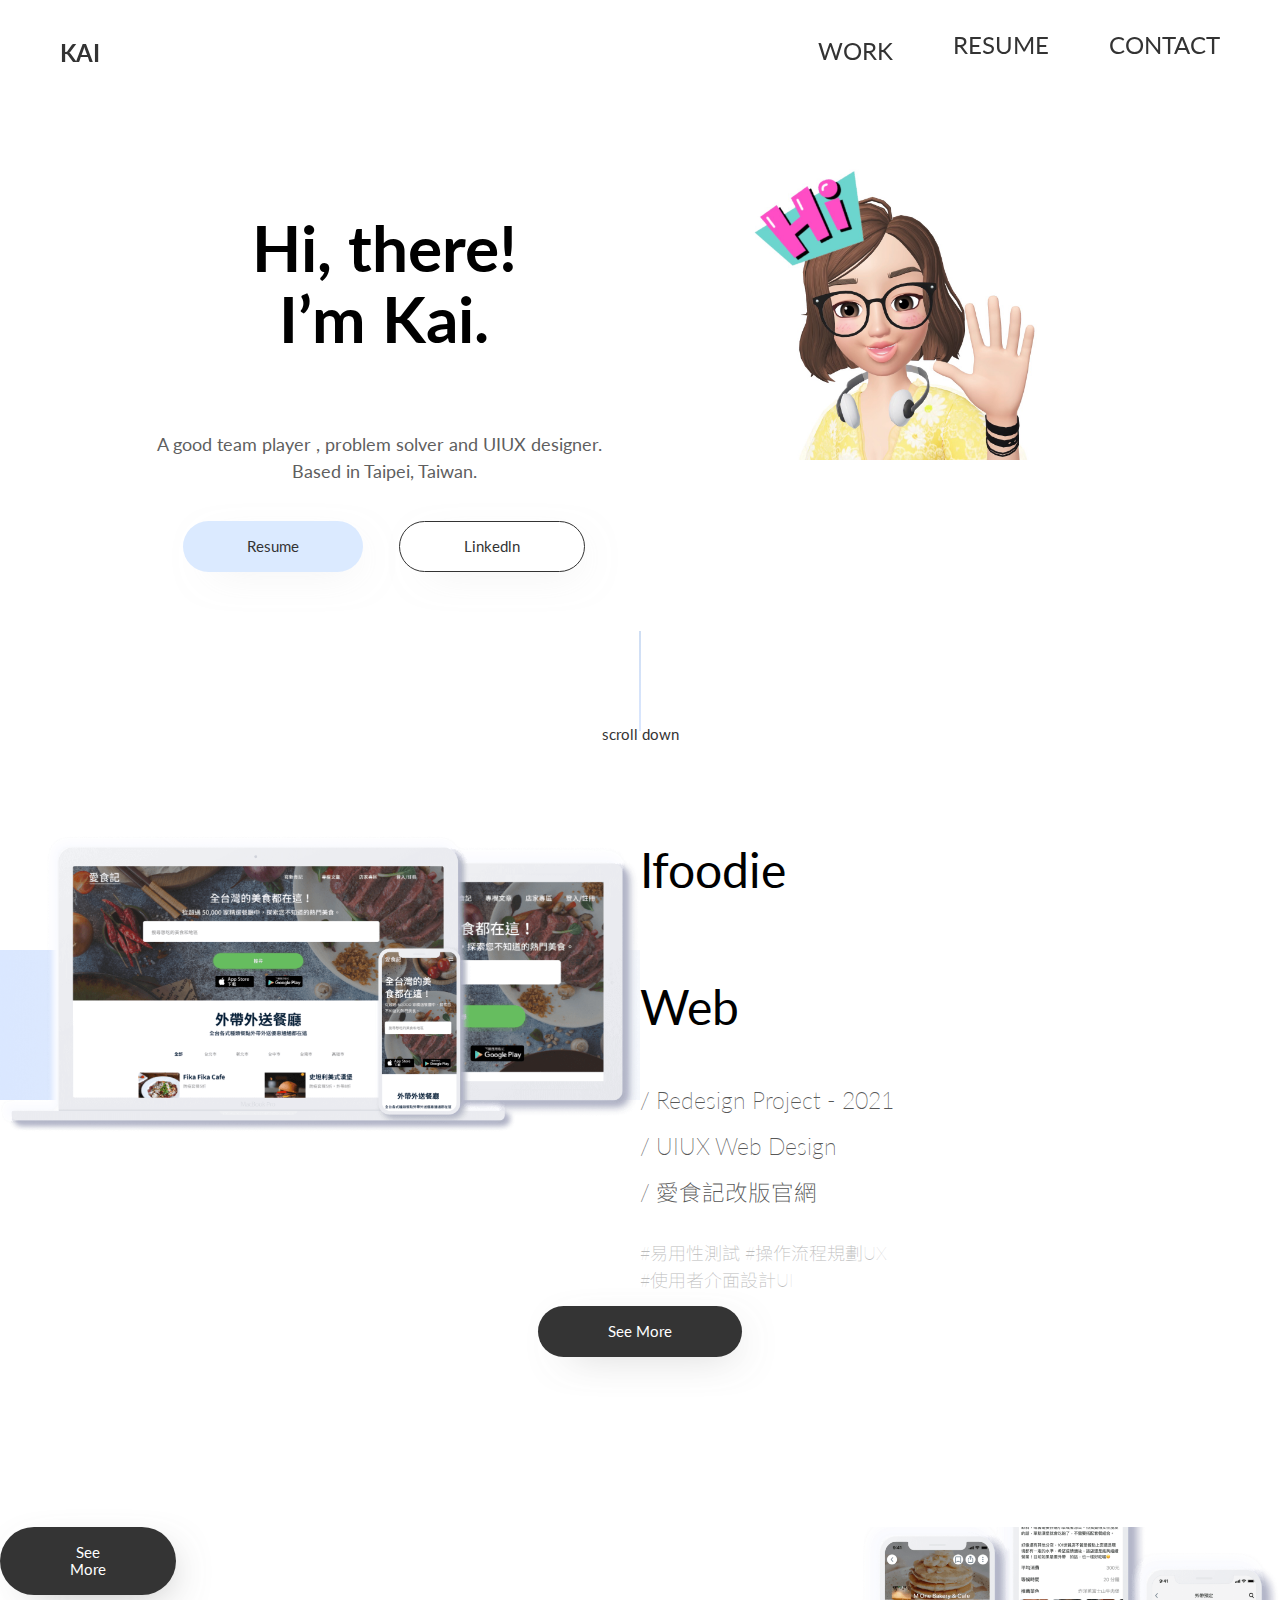
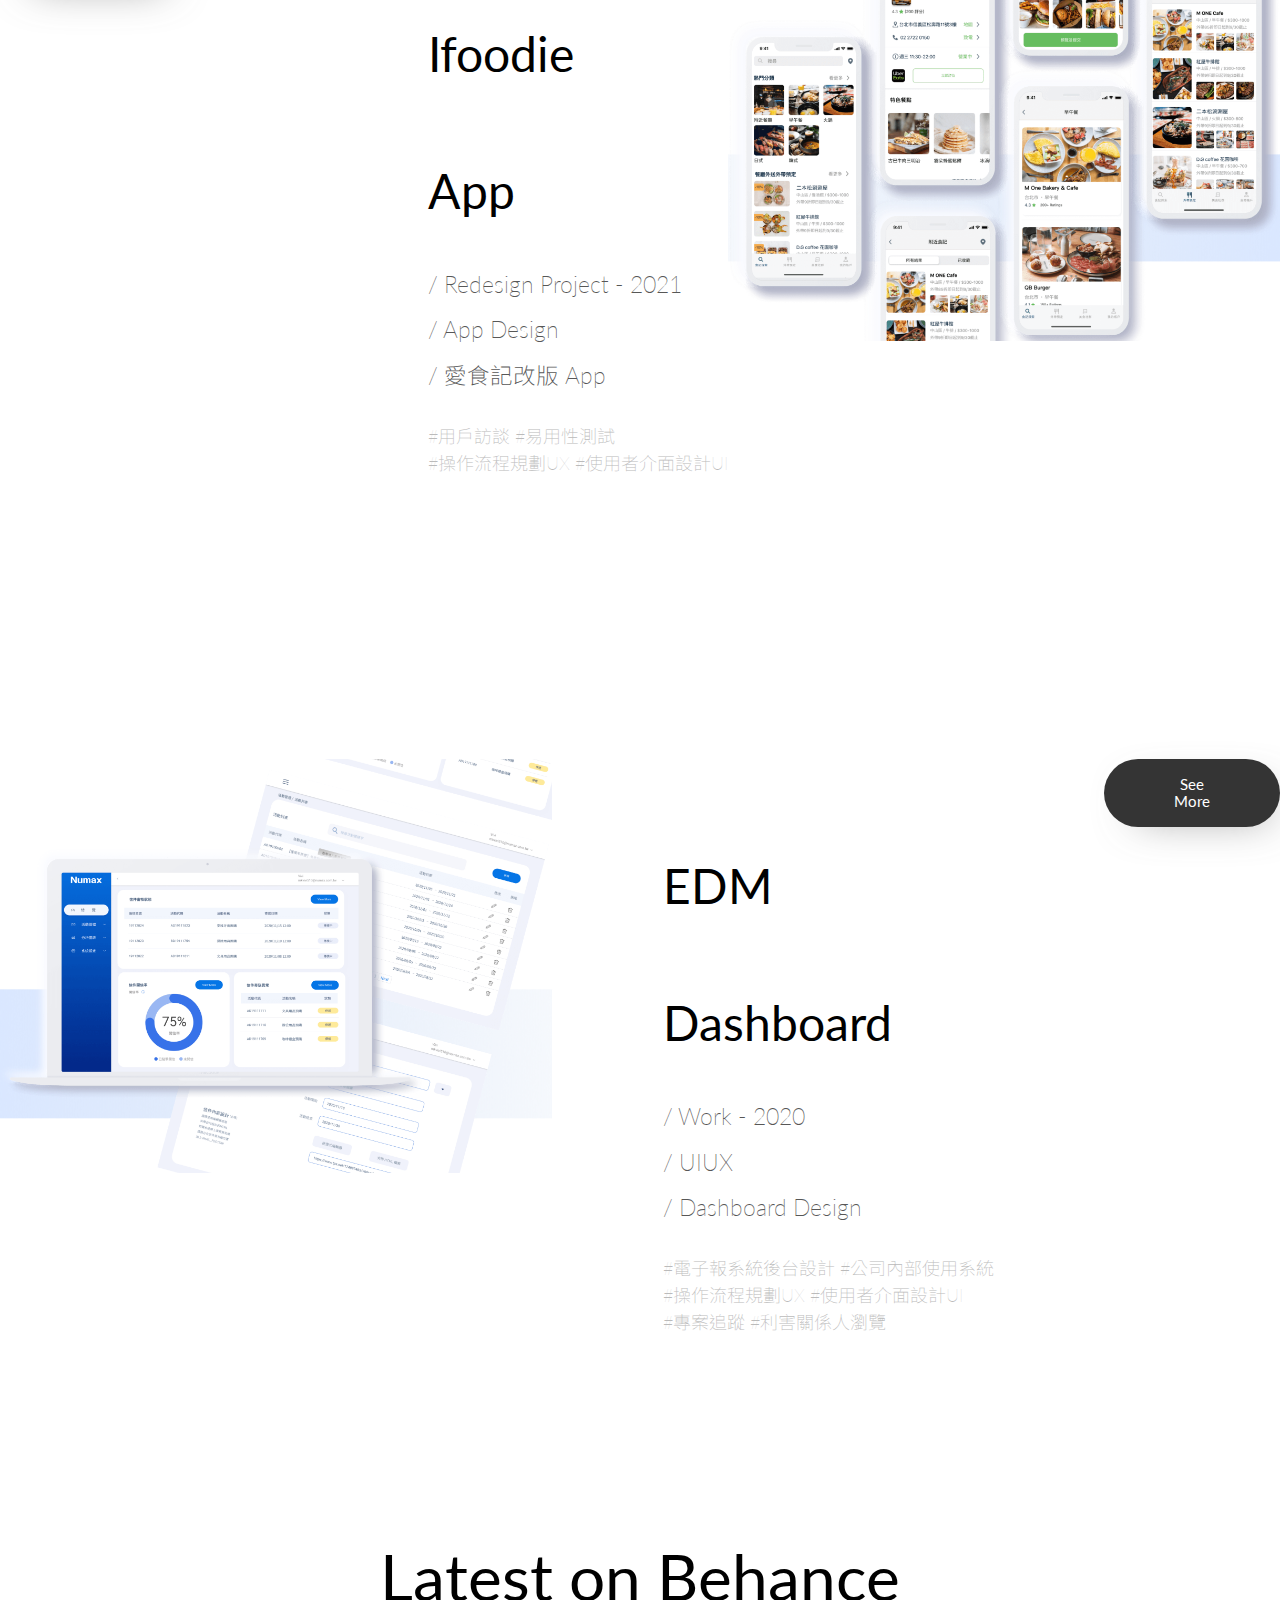
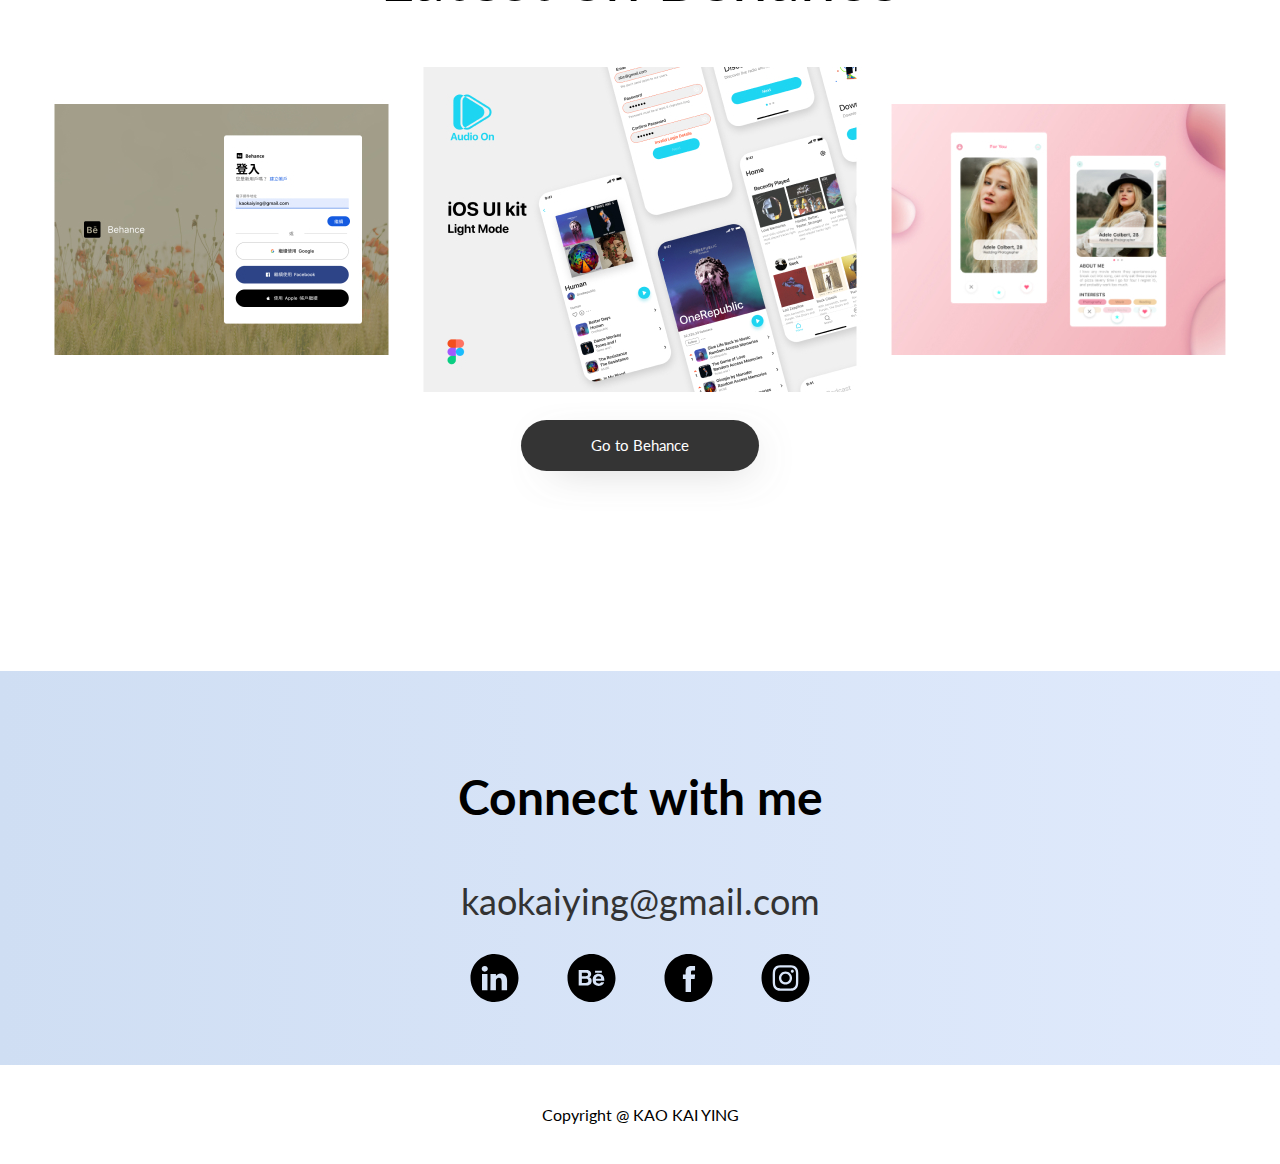
==== commit 08091f4c: "portfolio_v3" ====
--- a/index.html
+++ b/index.html
@@ -70,13 +70,13 @@
                             style="padding-top:0px; padding-left:0px; padding-right:60px">WORK</a>
                         <ul>
                             <li>
-                                <a href="dashboard.html" class="navbar-item-small-style">Dashboard Design</a>
+                                <a href="webproduct.html" class="navbar-item-small-style">Web Design</a>
                             </li>
                             <li>
                                 <a href="appproduct.html" class="navbar-item-small-style">App Design</a>
                             </li>
                             <li>
-                                <a href="webproduct.html" class="navbar-item-small-style">Web Design</a>
+                                <a href="dashboard.html" class="navbar-item-small-style">Dashboard Design</a>
                             </li>
                         </ul>
                     </li>
@@ -88,13 +88,13 @@
             </ul>
             <ul id="popup-menu" class="nav">
                 <li class="nav-item">
-                    <a href="dashboard.html" class="nav-link">Dashboard Design</a>
+                    <a href="webproduct.html" class="nav-link">Web Design</a>
                 </li>
                 <li class="nav-item">
                     <a href="appproduct.html" class="nav-link">App Design</a>
                 </li>
                 <li class="nav-item">
-                    <a href="webproduct.html" class="nav-link">Web Design</a>
+                    <a href="dashboard.html" class="nav-link">Dashboard Design</a>
                 </li>
                 <li class="nav-item">
                     <a href="resume.html" class="nav-link">Resume</a>
@@ -161,7 +161,7 @@
 
     </div>
     <div class="scroll-down-text">
-        <a href="#dashboard-section">scroll down</a>
+        <a href="#third-section">scroll down</a>
     </div>
 
     <!-- portfolio-web start -->
@@ -183,11 +183,11 @@
                         <div class="other-info">
                             <h2 class="title">Ifoodie</h2><br>
                             <h2 class="title">Web</h2><br>
-                            <h4 class="subtitle">/ Redesign Project<br></h4>
+                            <h4 class="subtitle">/ Redesign Project - 2021 <br></h4>
                             <h4 class="subtitle">/ UIUX Web Design<br></h4>
                             <h4 class="subtitle">/ 愛食記改版官網<br></h4>
-                            <h5>#易用性測試 #使用者介面設計UI <br>
-                                #操作流程規劃UX <br>
+                            <h5>#易用性測試 #操作流程規劃UX <br>
+                                #使用者介面設計UI <br>
                             </h5>
                         </div>
                     </div>
@@ -224,11 +224,11 @@
                         <div class="portfolio-info">
                             <h2 class="title">Ifoodie</h2><br>
                             <h2 class="title">App</h2><br>
-                            <h4 class="subtitle">/ Redesign Project<br></h4>
+                            <h4 class="subtitle">/ Redesign Project - 2021<br></h4>
                             <h4 class="subtitle">/ App Design<br></h4>
                             <h4 class="subtitle">/ 愛食記改版 App<br></h4>
                             <h5>#用戶訪談 #易用性測試 <br>
-                                #使用者介面設計UI #操作流程規劃UX <br>
+                                #操作流程規劃UX #使用者介面設計UI <br>
                             </h5>
                         </div>
                     </div>
@@ -269,12 +269,12 @@
                         <div class="other-info">
                             <h2 class="title">EDM</h2><br>
                             <h2 class="title">Dashboard</h2><br>
-                            <h4 class="subtitle">/ Work<br></h4>
+                            <h4 class="subtitle">/ Work - 2020<br></h4>
                             <h4 class="subtitle">/ UIUX<br></h4>
                             <h4 class="subtitle">/ Dashboard Design<br></h4>
-                            <h5>#電子報系統後台設計 #利害關係人瀏覽 <br>
-                                #專案追蹤 #操作流程規劃UX <br>
-                                #使用者介面設計UI</h5>
+                            <h5>#電子報系統後台設計 #公司內部使用系統 <br>
+                                #操作流程規劃UX #使用者介面設計UI <br>
+                                #專案追蹤 #利害關係人瀏覽</h5>
                         </div>
                     </div>
 
--- a/css/style.css
+++ b/css/style.css
@@ -1451,8 +1451,7 @@
 }
 
 .main-problem{
-    background-color: #F1F1E6;
-    background: #f0f0f0;
+    background: #DAE7FF;
     box-shadow: -20px -20px 50px rgba(250, 251, 255, 0.2), 20px 20px 50px rgba(171, 174, 194, 0.2);
     border-radius: 20px;
     padding:60px 32px;
@@ -1472,6 +1471,9 @@
     margin-bottom:80px;
 }
 
+.maze-info p{
+    text-align: center;
+}
 
 
 
@@ -1651,7 +1653,7 @@
 \* --------------------------- */
 .ui-info p {
     margin: 0 20%;
-    text-align: center;
+    text-align: left;
 }
 
 
